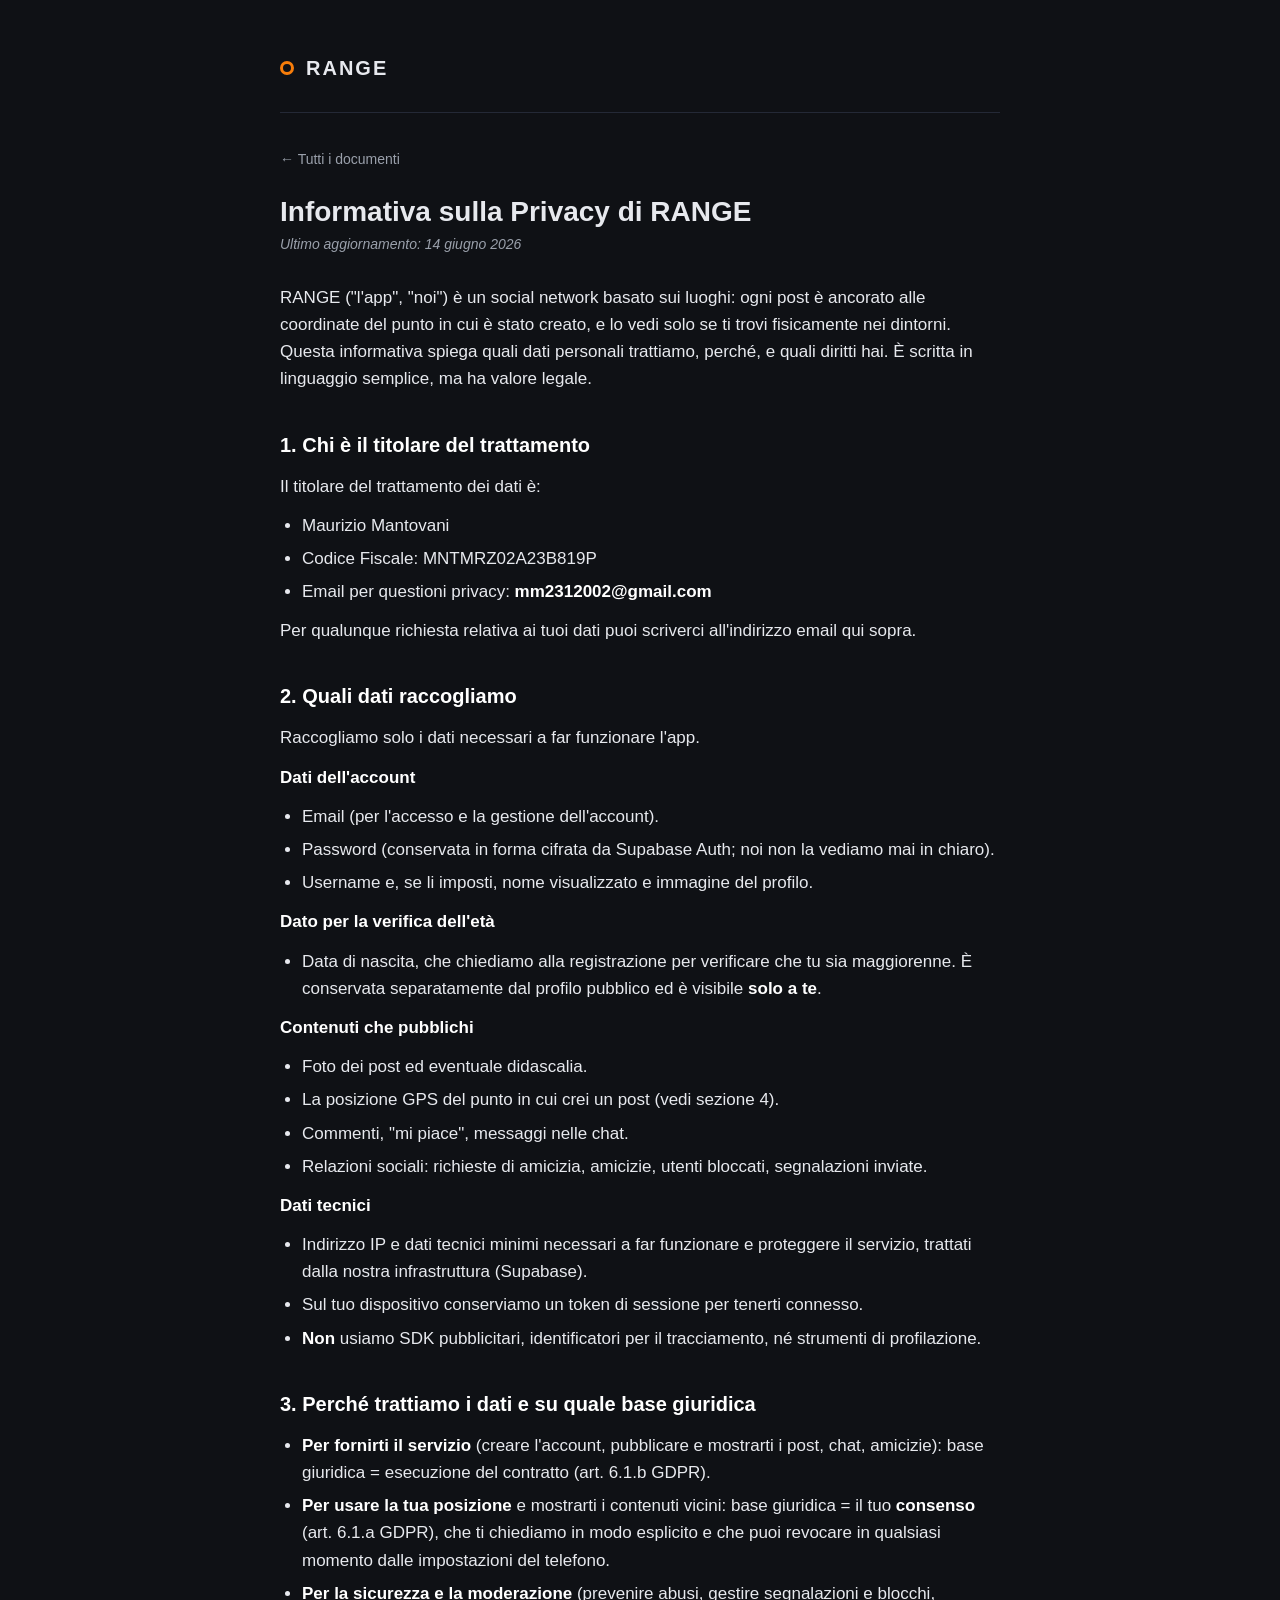
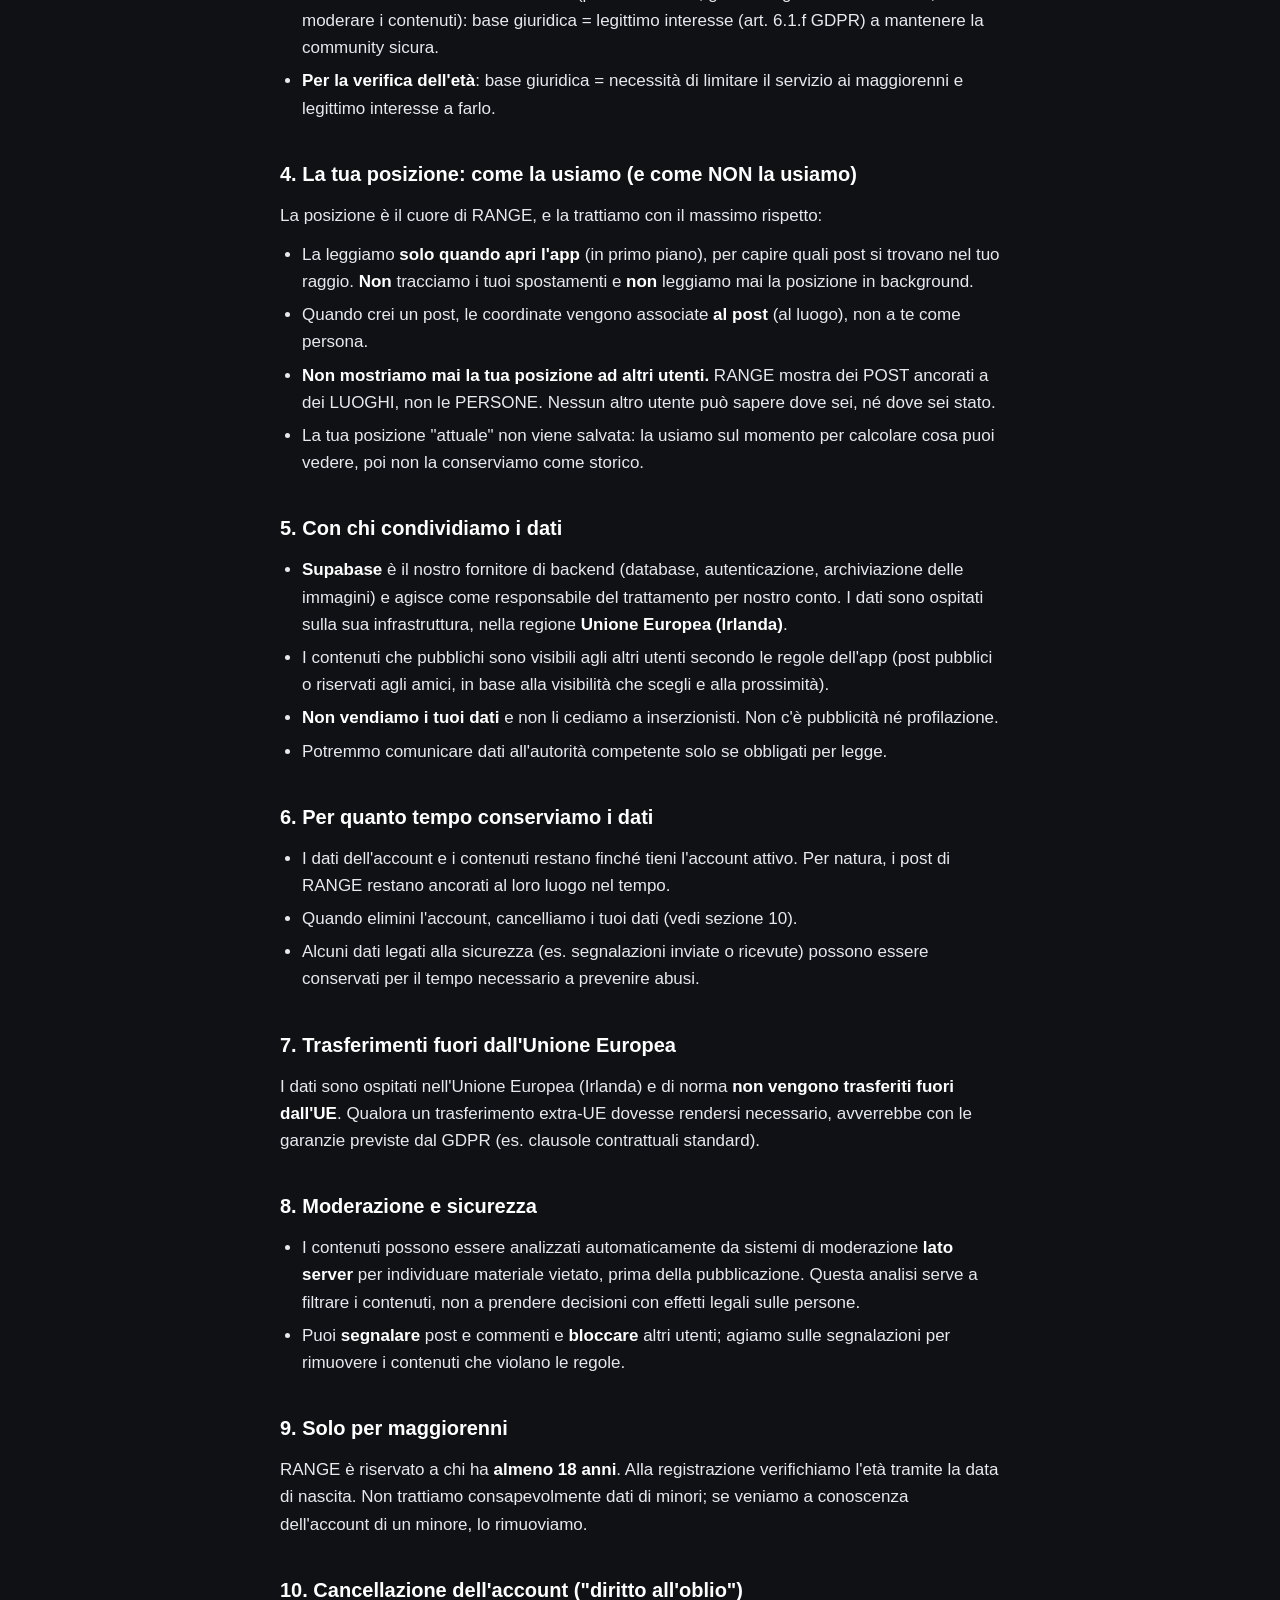
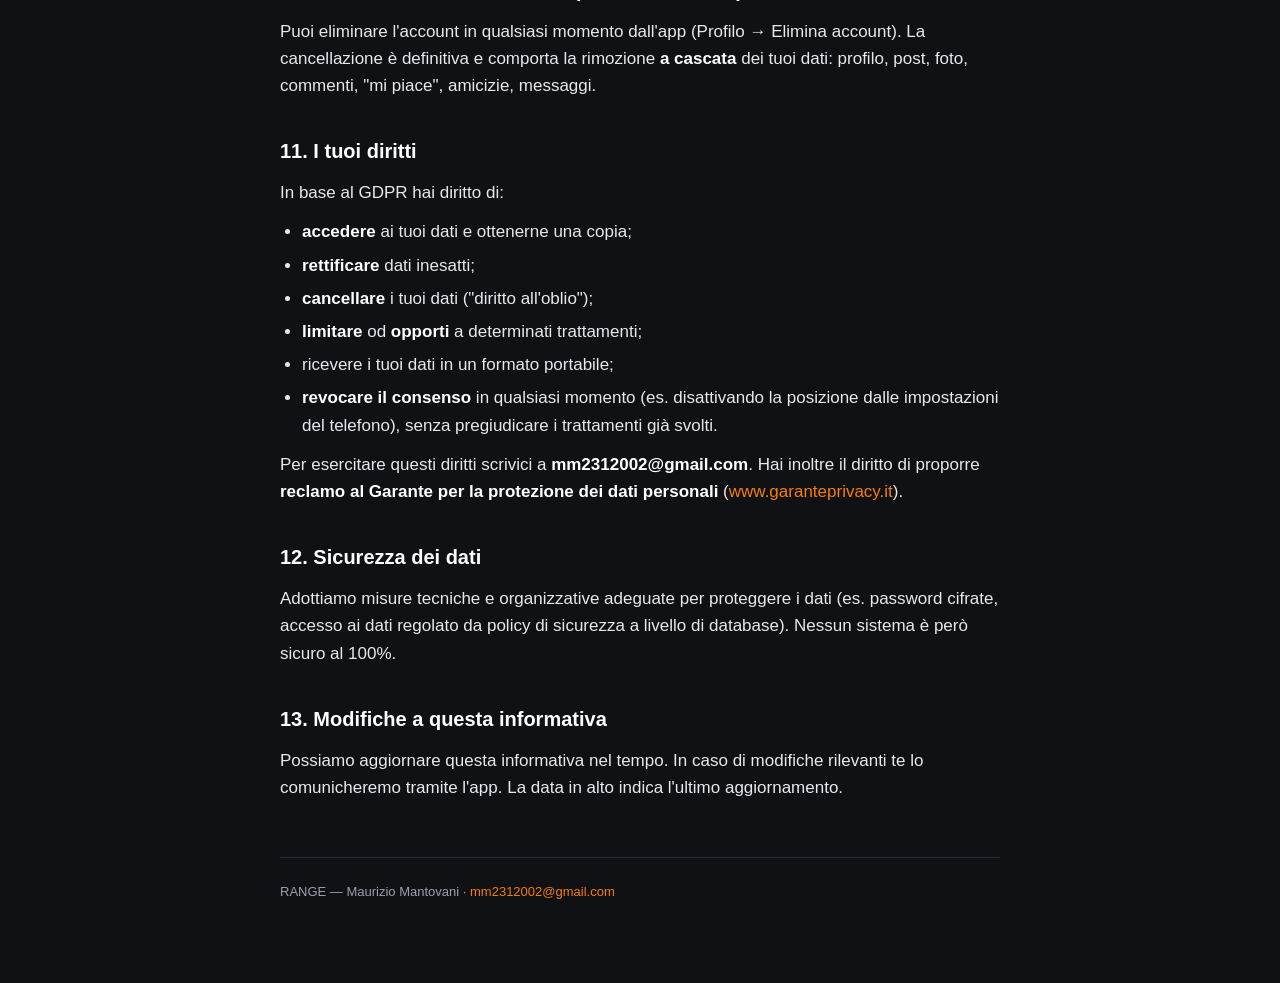
==== privacy-policy.html @ a4a566c9 "doc" ====
<!DOCTYPE html>
<html lang="it">
<head>
  <meta charset="utf-8" />
  <meta name="viewport" content="width=device-width, initial-scale=1" />
  <title>RANGE — Informativa sulla Privacy</title>
  <link rel="stylesheet" href="style.css" />
</head>
<body>
  <div class="wrap">
    <header class="brand">
      <span class="logo"></span>
      <h1>RANGE</h1>
    </header>

    <a class="back" href="index.html">← Tutti i documenti</a>

    <h1 class="title">Informativa sulla Privacy di RANGE</h1>
    <p class="updated">Ultimo aggiornamento: 14 giugno 2026</p>

    <p>RANGE ("l'app", "noi") è un social network basato sui luoghi: ogni post è ancorato alle coordinate del punto in cui è stato creato, e lo vedi solo se ti trovi fisicamente nei dintorni. Questa informativa spiega quali dati personali trattiamo, perché, e quali diritti hai. È scritta in linguaggio semplice, ma ha valore legale.</p>

    <h2>1. Chi è il titolare del trattamento</h2>
    <p>Il titolare del trattamento dei dati è:</p>
    <ul>
      <li>Maurizio Mantovani</li>
      <li>Codice Fiscale: MNTMRZ02A23B819P</li>
      <li>Email per questioni privacy: <strong>mm2312002@gmail.com</strong></li>
    </ul>
    <p>Per qualunque richiesta relativa ai tuoi dati puoi scriverci all'indirizzo email qui sopra.</p>

    <h2>2. Quali dati raccogliamo</h2>
    <p>Raccogliamo solo i dati necessari a far funzionare l'app.</p>
    <p><strong>Dati dell'account</strong></p>
    <ul>
      <li>Email (per l'accesso e la gestione dell'account).</li>
      <li>Password (conservata in forma cifrata da Supabase Auth; noi non la vediamo mai in chiaro).</li>
      <li>Username e, se li imposti, nome visualizzato e immagine del profilo.</li>
    </ul>
    <p><strong>Dato per la verifica dell'età</strong></p>
    <ul>
      <li>Data di nascita, che chiediamo alla registrazione per verificare che tu sia maggiorenne. È conservata separatamente dal profilo pubblico ed è visibile <strong>solo a te</strong>.</li>
    </ul>
    <p><strong>Contenuti che pubblichi</strong></p>
    <ul>
      <li>Foto dei post ed eventuale didascalia.</li>
      <li>La posizione GPS del punto in cui crei un post (vedi sezione 4).</li>
      <li>Commenti, "mi piace", messaggi nelle chat.</li>
      <li>Relazioni sociali: richieste di amicizia, amicizie, utenti bloccati, segnalazioni inviate.</li>
    </ul>
    <p><strong>Dati tecnici</strong></p>
    <ul>
      <li>Indirizzo IP e dati tecnici minimi necessari a far funzionare e proteggere il servizio, trattati dalla nostra infrastruttura (Supabase).</li>
      <li>Sul tuo dispositivo conserviamo un token di sessione per tenerti connesso.</li>
      <li><strong>Non</strong> usiamo SDK pubblicitari, identificatori per il tracciamento, né strumenti di profilazione.</li>
    </ul>

    <h2>3. Perché trattiamo i dati e su quale base giuridica</h2>
    <ul>
      <li><strong>Per fornirti il servizio</strong> (creare l'account, pubblicare e mostrarti i post, chat, amicizie): base giuridica = esecuzione del contratto (art. 6.1.b GDPR).</li>
      <li><strong>Per usare la tua posizione</strong> e mostrarti i contenuti vicini: base giuridica = il tuo <strong>consenso</strong> (art. 6.1.a GDPR), che ti chiediamo in modo esplicito e che puoi revocare in qualsiasi momento dalle impostazioni del telefono.</li>
      <li><strong>Per la sicurezza e la moderazione</strong> (prevenire abusi, gestire segnalazioni e blocchi, moderare i contenuti): base giuridica = legittimo interesse (art. 6.1.f GDPR) a mantenere la community sicura.</li>
      <li><strong>Per la verifica dell'età</strong>: base giuridica = necessità di limitare il servizio ai maggiorenni e legittimo interesse a farlo.</li>
    </ul>

    <h2>4. La tua posizione: come la usiamo (e come NON la usiamo)</h2>
    <p>La posizione è il cuore di RANGE, e la trattiamo con il massimo rispetto:</p>
    <ul>
      <li>La leggiamo <strong>solo quando apri l'app</strong> (in primo piano), per capire quali post si trovano nel tuo raggio. <strong>Non</strong> tracciamo i tuoi spostamenti e <strong>non</strong> leggiamo mai la posizione in background.</li>
      <li>Quando crei un post, le coordinate vengono associate <strong>al post</strong> (al luogo), non a te come persona.</li>
      <li><strong>Non mostriamo mai la tua posizione ad altri utenti.</strong> RANGE mostra dei POST ancorati a dei LUOGHI, non le PERSONE. Nessun altro utente può sapere dove sei, né dove sei stato.</li>
      <li>La tua posizione "attuale" non viene salvata: la usiamo sul momento per calcolare cosa puoi vedere, poi non la conserviamo come storico.</li>
    </ul>

    <h2>5. Con chi condividiamo i dati</h2>
    <ul>
      <li><strong>Supabase</strong> è il nostro fornitore di backend (database, autenticazione, archiviazione delle immagini) e agisce come responsabile del trattamento per nostro conto. I dati sono ospitati sulla sua infrastruttura, nella regione <strong>Unione Europea (Irlanda)</strong>.</li>
      <li>I contenuti che pubblichi sono visibili agli altri utenti secondo le regole dell'app (post pubblici o riservati agli amici, in base alla visibilità che scegli e alla prossimità).</li>
      <li><strong>Non vendiamo i tuoi dati</strong> e non li cediamo a inserzionisti. Non c'è pubblicità né profilazione.</li>
      <li>Potremmo comunicare dati all'autorità competente solo se obbligati per legge.</li>
    </ul>

    <h2>6. Per quanto tempo conserviamo i dati</h2>
    <ul>
      <li>I dati dell'account e i contenuti restano finché tieni l'account attivo. Per natura, i post di RANGE restano ancorati al loro luogo nel tempo.</li>
      <li>Quando elimini l'account, cancelliamo i tuoi dati (vedi sezione 10).</li>
      <li>Alcuni dati legati alla sicurezza (es. segnalazioni inviate o ricevute) possono essere conservati per il tempo necessario a prevenire abusi.</li>
    </ul>

    <h2>7. Trasferimenti fuori dall'Unione Europea</h2>
    <p>I dati sono ospitati nell'Unione Europea (Irlanda) e di norma <strong>non vengono trasferiti fuori dall'UE</strong>. Qualora un trasferimento extra-UE dovesse rendersi necessario, avverrebbe con le garanzie previste dal GDPR (es. clausole contrattuali standard).</p>

    <h2>8. Moderazione e sicurezza</h2>
    <ul>
      <li>I contenuti possono essere analizzati automaticamente da sistemi di moderazione <strong>lato server</strong> per individuare materiale vietato, prima della pubblicazione. Questa analisi serve a filtrare i contenuti, non a prendere decisioni con effetti legali sulle persone.</li>
      <li>Puoi <strong>segnalare</strong> post e commenti e <strong>bloccare</strong> altri utenti; agiamo sulle segnalazioni per rimuovere i contenuti che violano le regole.</li>
    </ul>

    <h2>9. Solo per maggiorenni</h2>
    <p>RANGE è riservato a chi ha <strong>almeno 18 anni</strong>. Alla registrazione verifichiamo l'età tramite la data di nascita. Non trattiamo consapevolmente dati di minori; se veniamo a conoscenza dell'account di un minore, lo rimuoviamo.</p>

    <h2>10. Cancellazione dell'account ("diritto all'oblio")</h2>
    <p>Puoi eliminare l'account in qualsiasi momento dall'app (Profilo → Elimina account). La cancellazione è definitiva e comporta la rimozione <strong>a cascata</strong> dei tuoi dati: profilo, post, foto, commenti, "mi piace", amicizie, messaggi.</p>

    <h2>11. I tuoi diritti</h2>
    <p>In base al GDPR hai diritto di:</p>
    <ul>
      <li><strong>accedere</strong> ai tuoi dati e ottenerne una copia;</li>
      <li><strong>rettificare</strong> dati inesatti;</li>
      <li><strong>cancellare</strong> i tuoi dati ("diritto all'oblio");</li>
      <li><strong>limitare</strong> od <strong>opporti</strong> a determinati trattamenti;</li>
      <li>ricevere i tuoi dati in un formato portabile;</li>
      <li><strong>revocare il consenso</strong> in qualsiasi momento (es. disattivando la posizione dalle impostazioni del telefono), senza pregiudicare i trattamenti già svolti.</li>
    </ul>
    <p>Per esercitare questi diritti scrivici a <strong>mm2312002@gmail.com</strong>. Hai inoltre il diritto di proporre <strong>reclamo al Garante per la protezione dei dati personali</strong> (<a href="https://www.garanteprivacy.it">www.garanteprivacy.it</a>).</p>

    <h2>12. Sicurezza dei dati</h2>
    <p>Adottiamo misure tecniche e organizzative adeguate per proteggere i dati (es. password cifrate, accesso ai dati regolato da policy di sicurezza a livello di database). Nessun sistema è però sicuro al 100%.</p>

    <h2>13. Modifiche a questa informativa</h2>
    <p>Possiamo aggiornare questa informativa nel tempo. In caso di modifiche rilevanti te lo comunicheremo tramite l'app. La data in alto indica l'ultimo aggiornamento.</p>

    <footer>
      RANGE — Maurizio Mantovani · <a href="mailto:mm2312002@gmail.com">mm2312002@gmail.com</a>
    </footer>
  </div>
</body>
</html>
---- style.css ----
:root {
  --bg: #0f1115;
  --card: #161922;
  --text: #e7e9ee;
  --muted: #9aa0ab;
  --accent: #f77d0a;
  --border: #242936;
}

* { box-sizing: border-box; }

html { -webkit-text-size-adjust: 100%; }

body {
  margin: 0;
  background: var(--bg);
  color: var(--text);
  font-family: -apple-system, BlinkMacSystemFont, "Segoe UI", Roboto, Helvetica, Arial, sans-serif;
  line-height: 1.6;
  font-size: 17px;
}

.wrap {
  max-width: 760px;
  margin: 0 auto;
  padding: 32px 20px 80px;
}

header.brand {
  display: flex;
  align-items: center;
  gap: 12px;
  padding: 20px 0 28px;
  border-bottom: 1px solid var(--border);
  margin-bottom: 32px;
}

.logo {
  width: 14px;
  height: 14px;
  border-radius: 50%;
  border: 3px solid var(--accent);
  flex: none;
}

.brand h1 {
  font-size: 20px;
  letter-spacing: 2px;
  margin: 0;
  font-weight: 700;
}

a { color: var(--accent); text-decoration: none; }
a:hover { text-decoration: underline; }

h1.title {
  font-size: 28px;
  margin: 0 0 4px;
  line-height: 1.25;
}

.updated {
  color: var(--muted);
  font-size: 14px;
  font-style: italic;
  margin: 0 0 28px;
}

h2 {
  font-size: 20px;
  margin: 36px 0 10px;
  color: #fff;
}

p { margin: 12px 0; }

ul { margin: 12px 0; padding-left: 22px; }
li { margin: 6px 0; }

strong { color: #fff; }

.back {
  display: inline-block;
  margin-bottom: 24px;
  font-size: 14px;
  color: var(--muted);
}

.cards { display: grid; gap: 16px; margin-top: 28px; }

.card {
  display: block;
  background: var(--card);
  border: 1px solid var(--border);
  border-radius: 14px;
  padding: 22px 24px;
  transition: border-color .15s ease;
}
.card:hover { border-color: var(--accent); text-decoration: none; }
.card h3 { margin: 0 0 6px; font-size: 18px; color: #fff; }
.card p { margin: 0; color: var(--muted); font-size: 15px; }

footer {
  margin-top: 56px;
  padding-top: 24px;
  border-top: 1px solid var(--border);
  color: var(--muted);
  font-size: 13px;
}
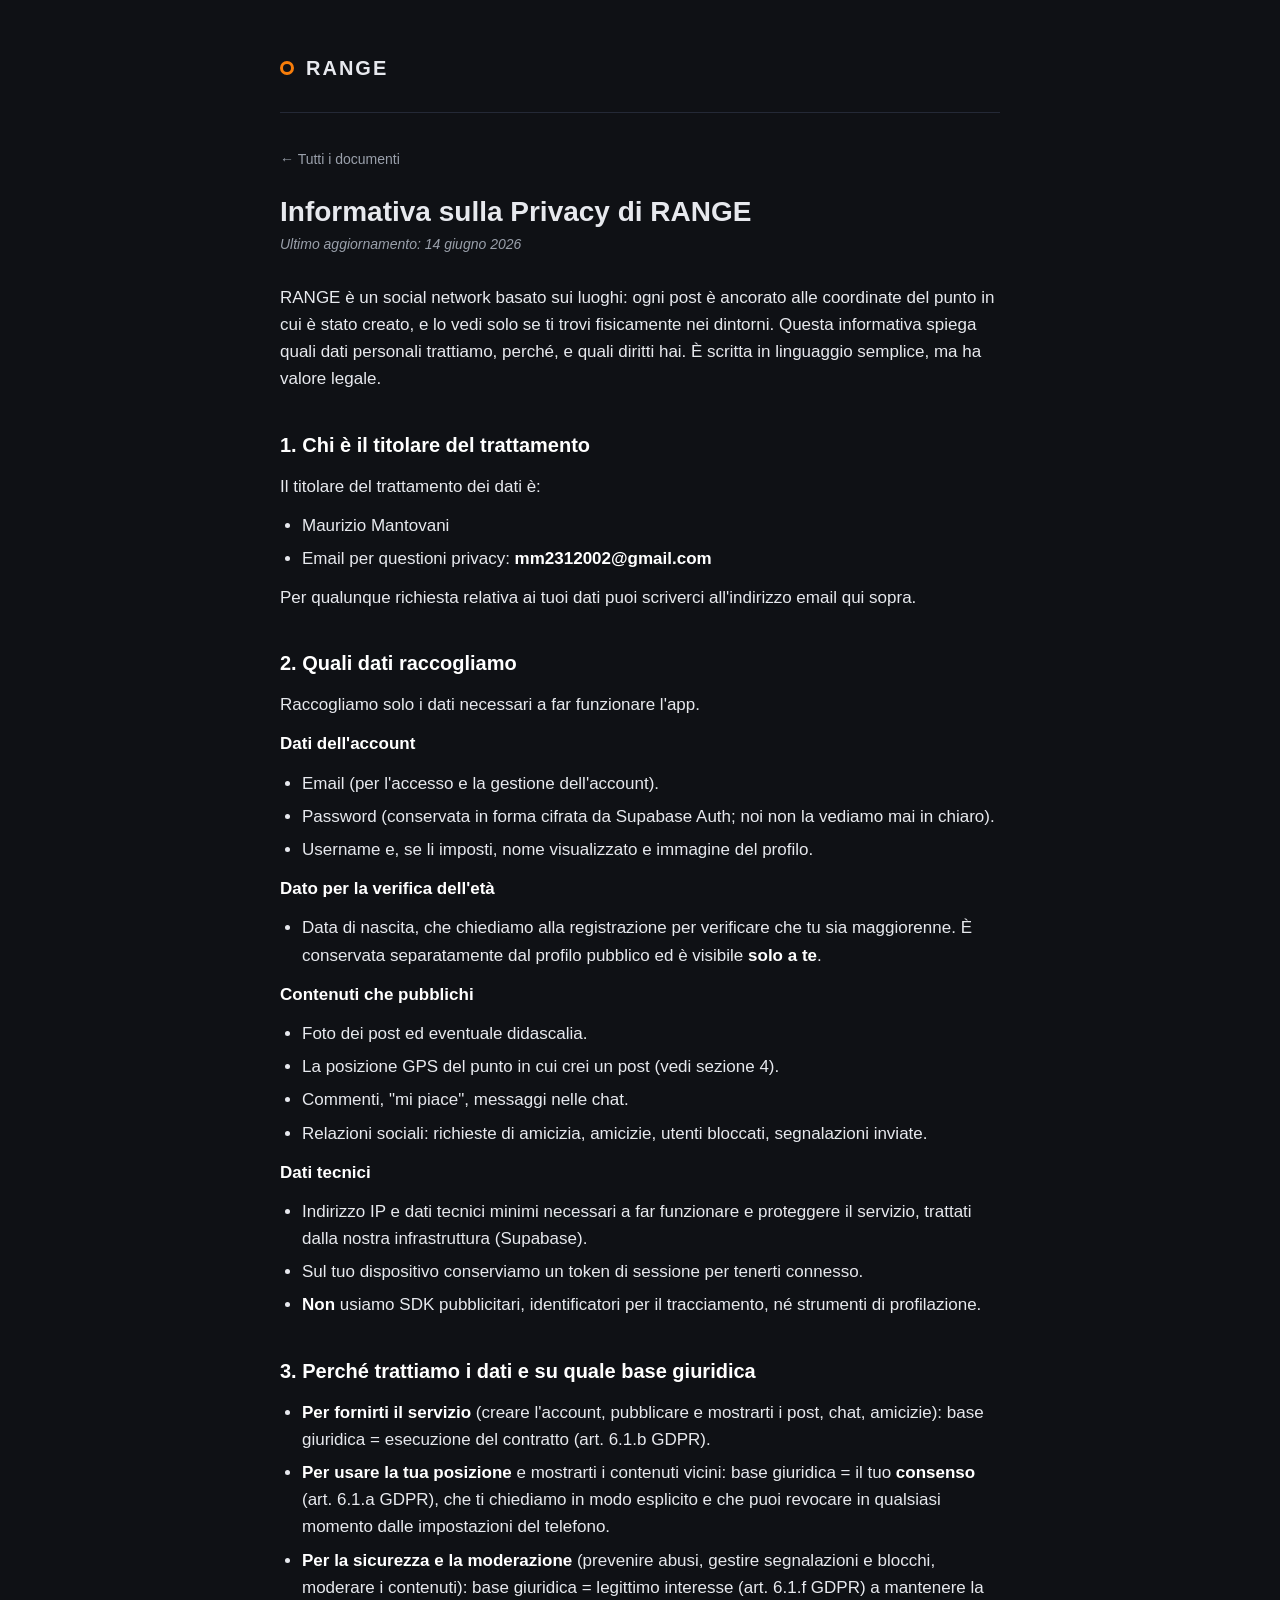
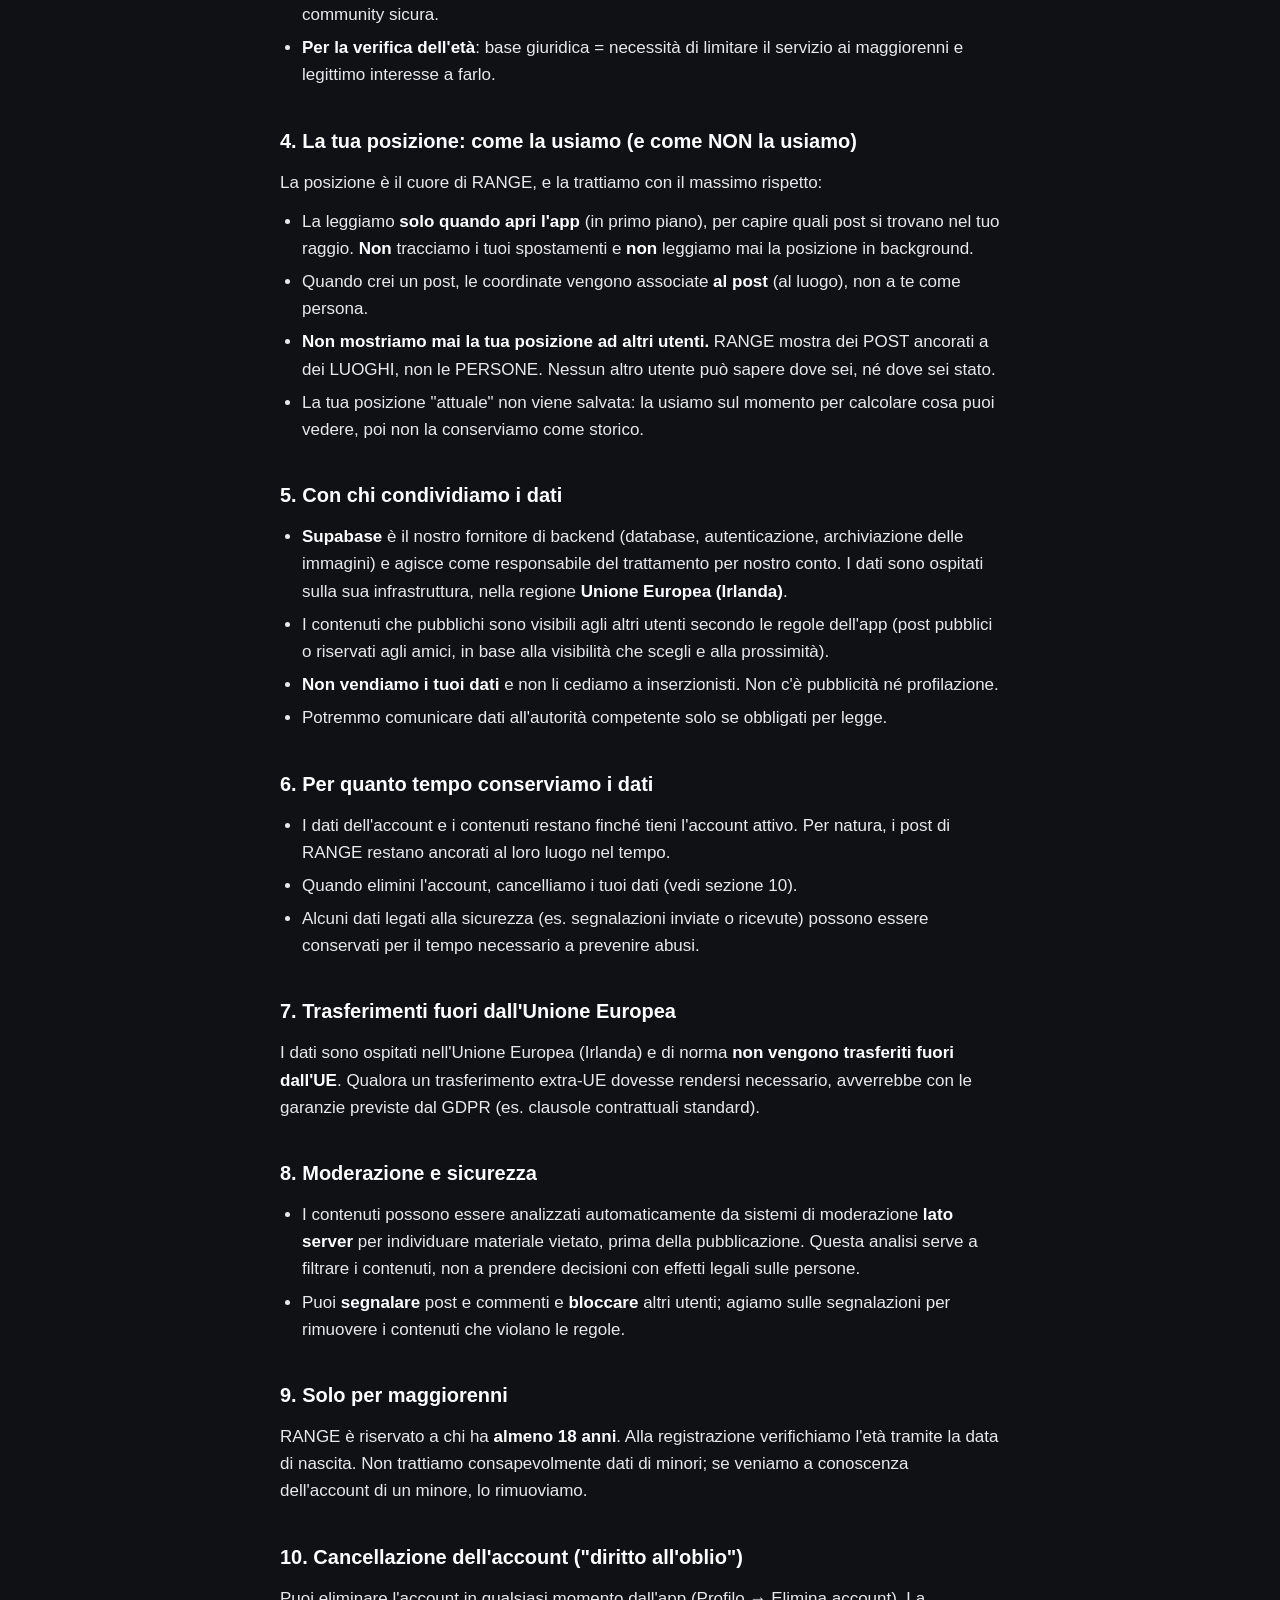
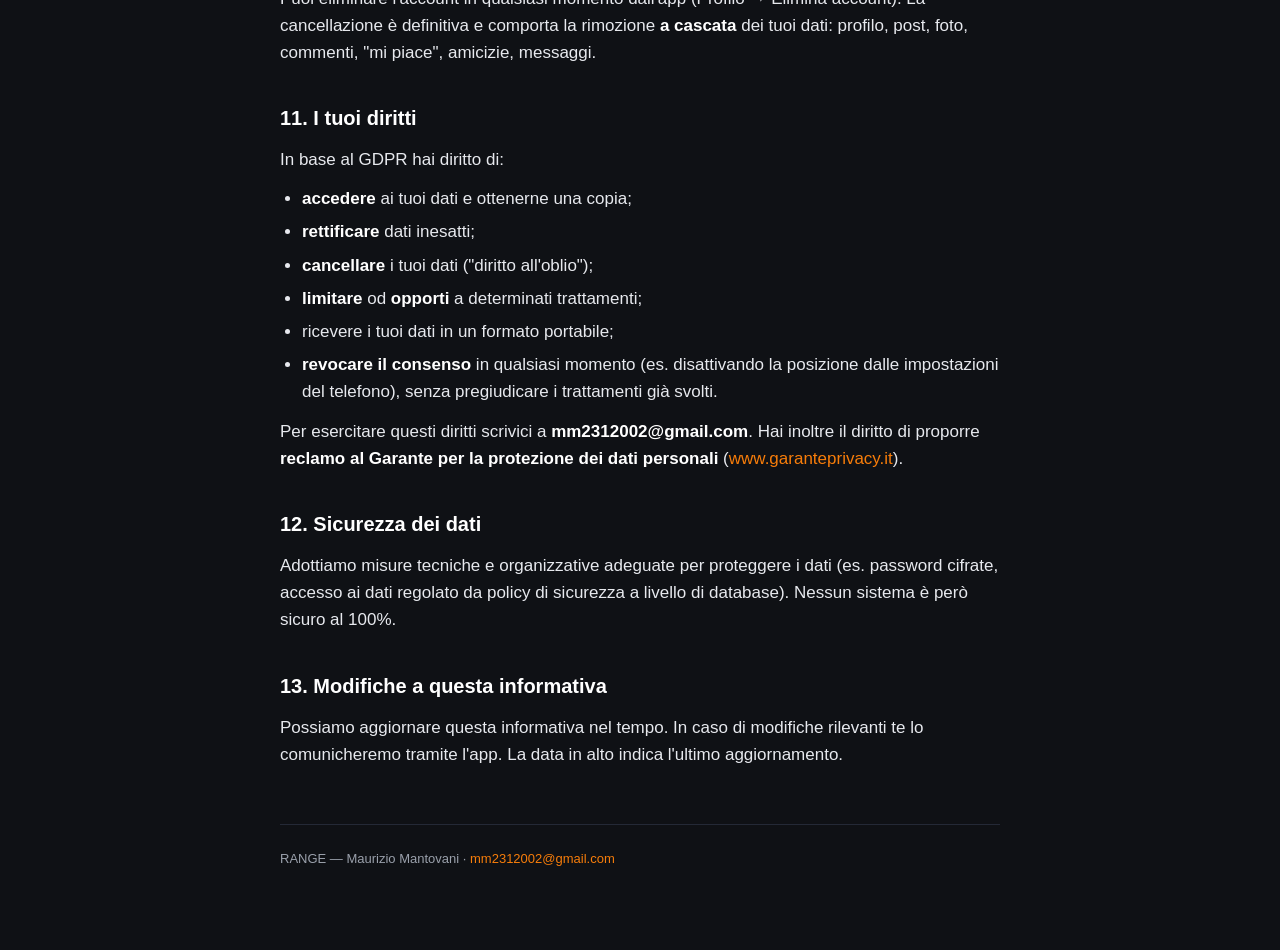
==== commit 3c2fec27: "Rimuovi codice fiscale dai documenti legali" ====
--- a/privacy-policy.html
+++ b/privacy-policy.html
@@ -18,13 +18,12 @@
     <h1 class="title">Informativa sulla Privacy di RANGE</h1>
     <p class="updated">Ultimo aggiornamento: 14 giugno 2026</p>
 
-    <p>RANGE ("l'app", "noi") è un social network basato sui luoghi: ogni post è ancorato alle coordinate del punto in cui è stato creato, e lo vedi solo se ti trovi fisicamente nei dintorni. Questa informativa spiega quali dati personali trattiamo, perché, e quali diritti hai. È scritta in linguaggio semplice, ma ha valore legale.</p>
+    <p>RANGE è un social network basato sui luoghi: ogni post è ancorato alle coordinate del punto in cui è stato creato, e lo vedi solo se ti trovi fisicamente nei dintorni. Questa informativa spiega quali dati personali trattiamo, perché, e quali diritti hai. È scritta in linguaggio semplice, ma ha valore legale.</p>
 
     <h2>1. Chi è il titolare del trattamento</h2>
     <p>Il titolare del trattamento dei dati è:</p>
     <ul>
       <li>Maurizio Mantovani</li>
-      <li>Codice Fiscale: MNTMRZ02A23B819P</li>
       <li>Email per questioni privacy: <strong>mm2312002@gmail.com</strong></li>
     </ul>
     <p>Per qualunque richiesta relativa ai tuoi dati puoi scriverci all'indirizzo email qui sopra.</p>
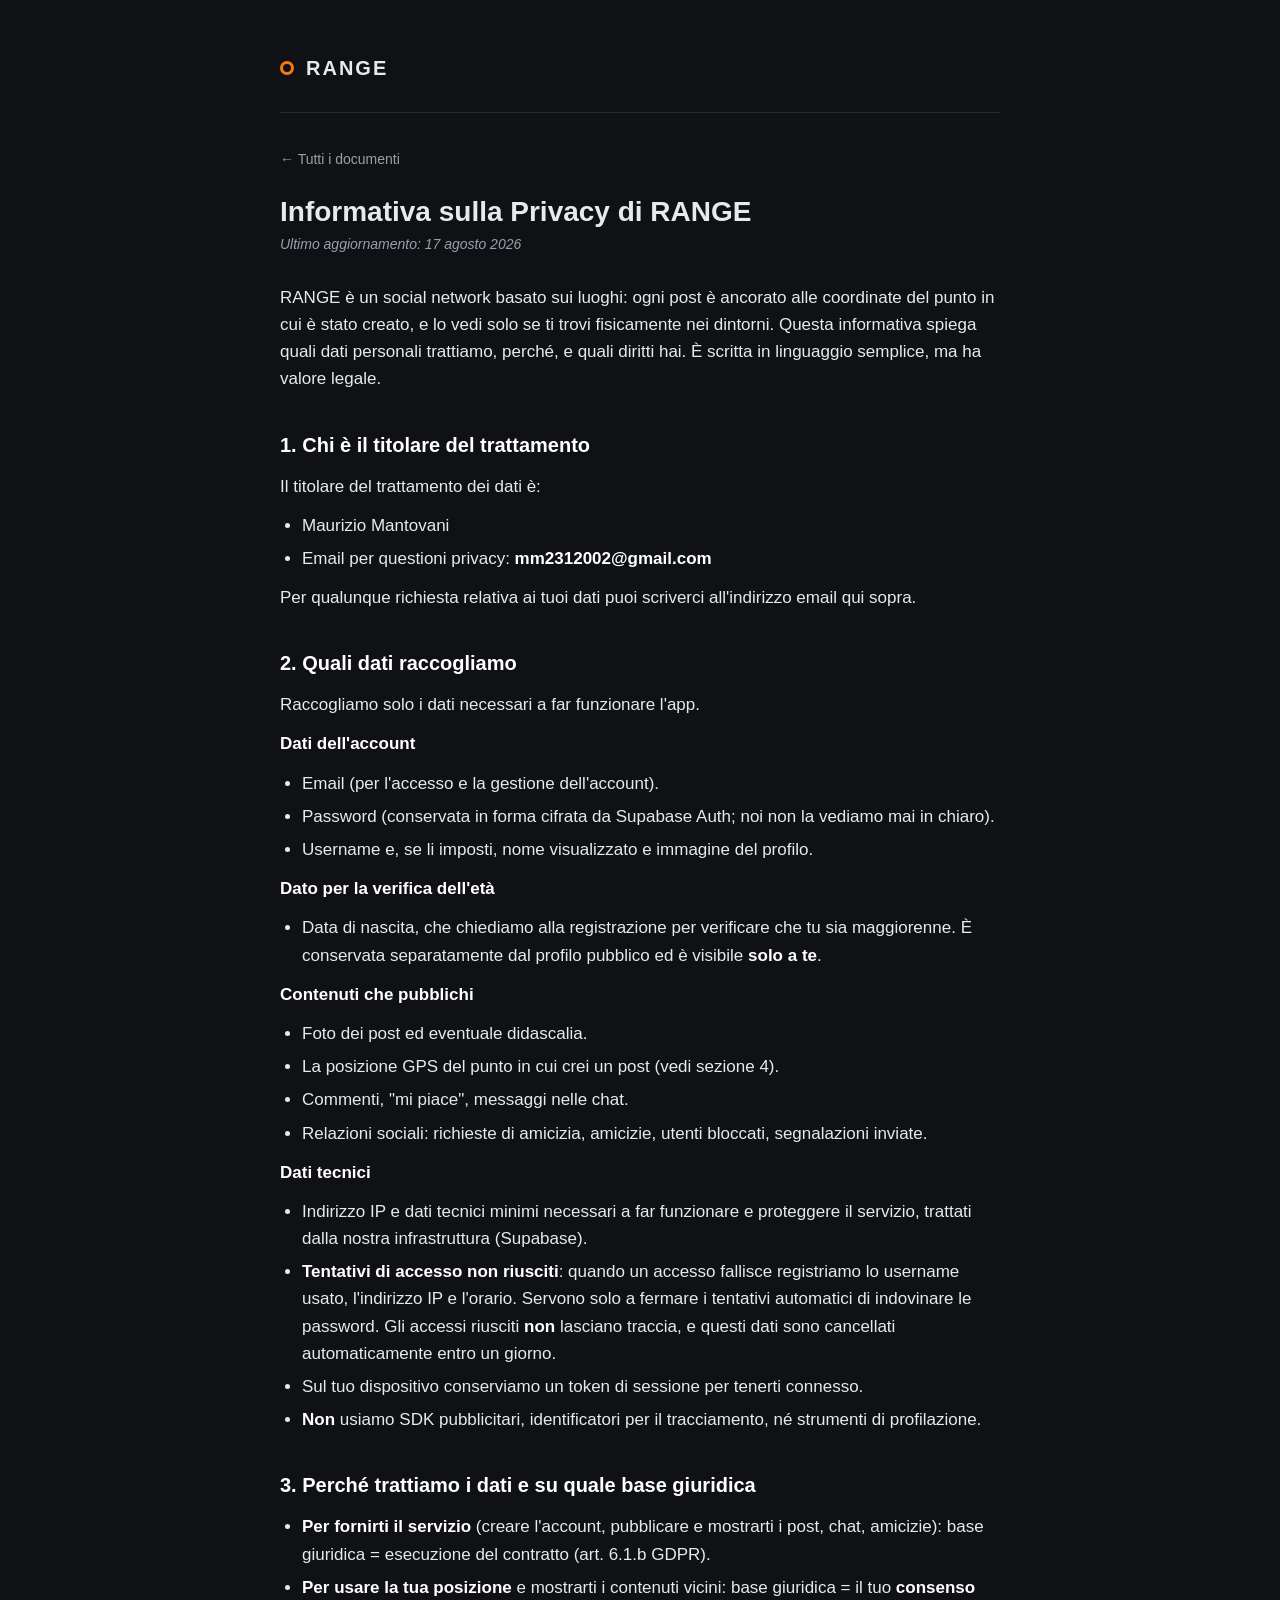
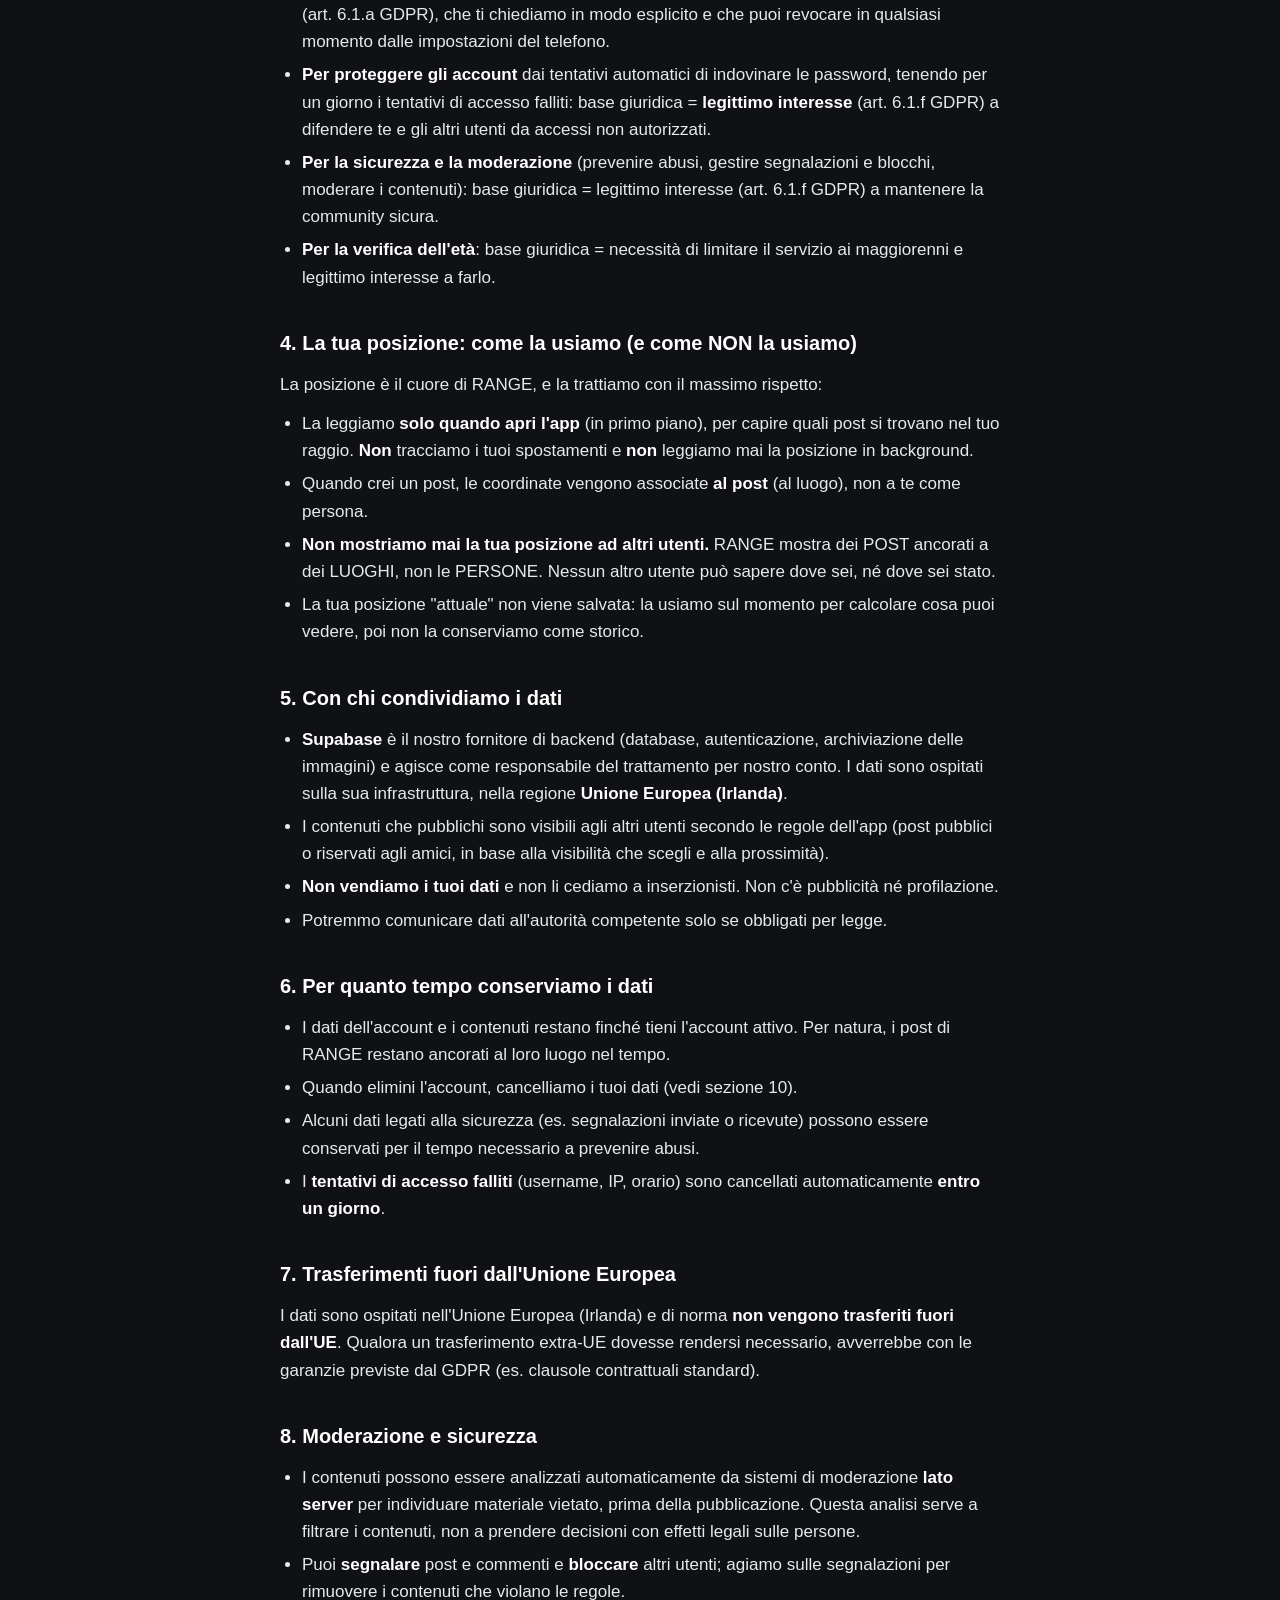
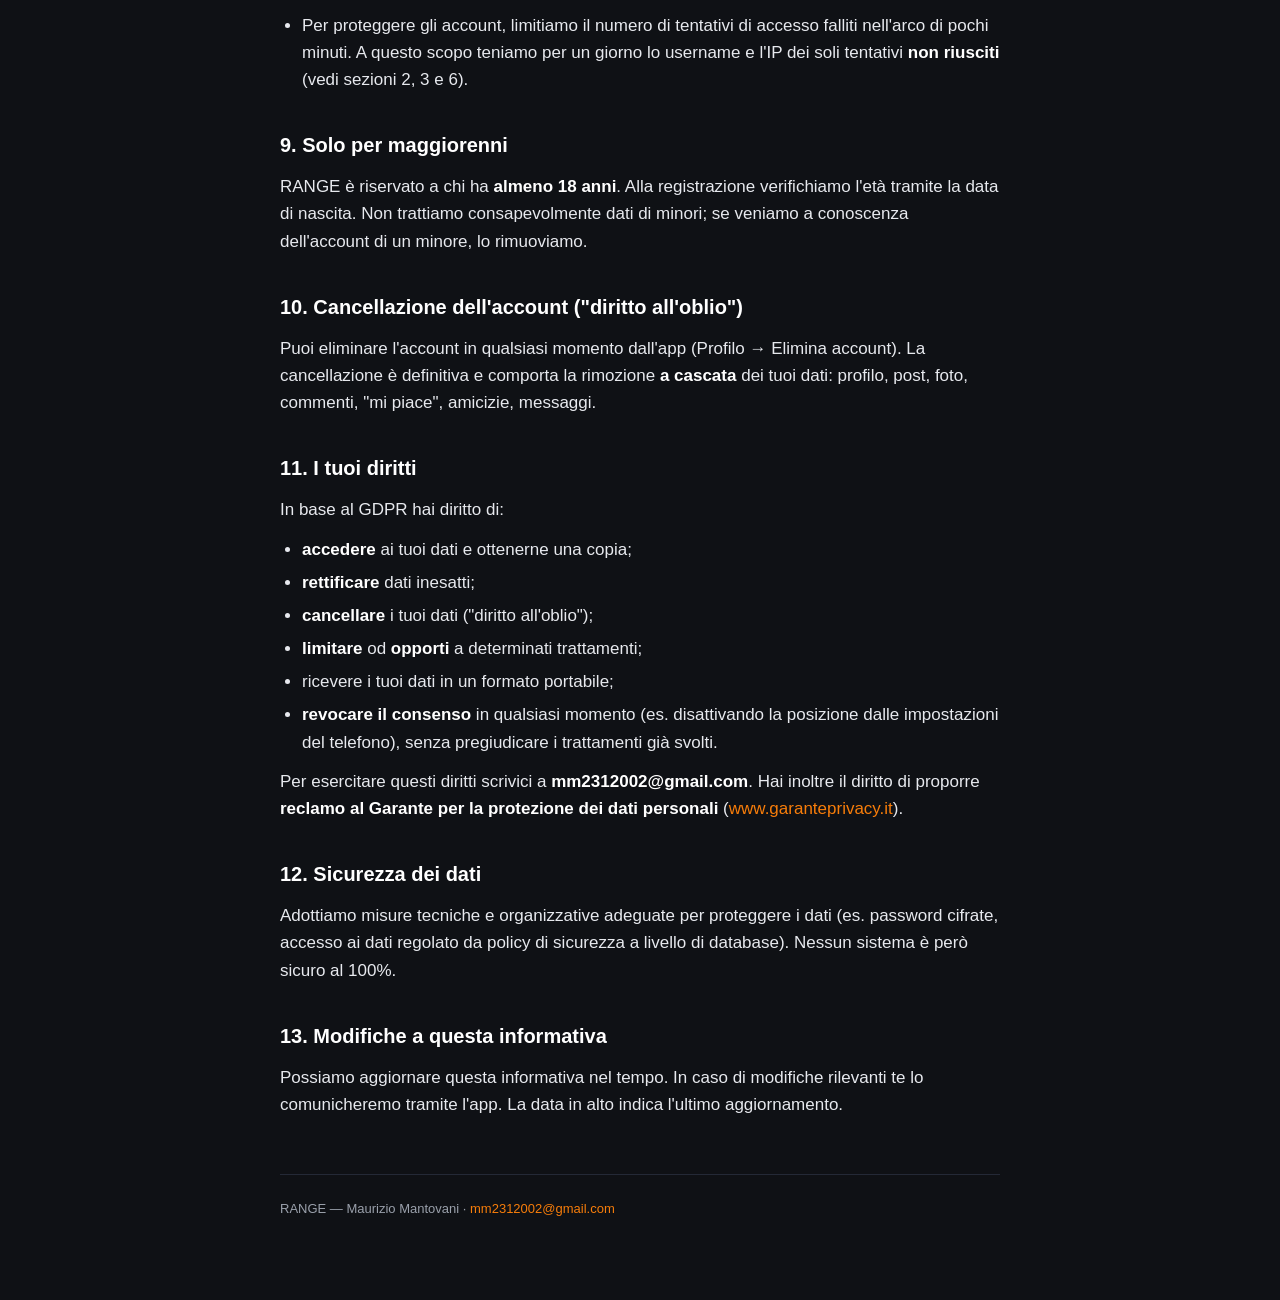
==== commit f8ba6f21: "Privacy: dichiarati i log dei tentativi di accesso falliti" ====
--- a/privacy-policy.html
+++ b/privacy-policy.html
@@ -16,7 +16,7 @@
     <a class="back" href="index.html">← Tutti i documenti</a>
 
     <h1 class="title">Informativa sulla Privacy di RANGE</h1>
-    <p class="updated">Ultimo aggiornamento: 14 giugno 2026</p>
+    <p class="updated">Ultimo aggiornamento: 17 agosto 2026</p>
 
     <p>RANGE è un social network basato sui luoghi: ogni post è ancorato alle coordinate del punto in cui è stato creato, e lo vedi solo se ti trovi fisicamente nei dintorni. Questa informativa spiega quali dati personali trattiamo, perché, e quali diritti hai. È scritta in linguaggio semplice, ma ha valore legale.</p>
 
@@ -50,6 +50,7 @@
     <p><strong>Dati tecnici</strong></p>
     <ul>
       <li>Indirizzo IP e dati tecnici minimi necessari a far funzionare e proteggere il servizio, trattati dalla nostra infrastruttura (Supabase).</li>
+      <li><strong>Tentativi di accesso non riusciti</strong>: quando un accesso fallisce registriamo lo username usato, l'indirizzo IP e l'orario. Servono solo a fermare i tentativi automatici di indovinare le password. Gli accessi riusciti <strong>non</strong> lasciano traccia, e questi dati sono cancellati automaticamente entro un giorno.</li>
       <li>Sul tuo dispositivo conserviamo un token di sessione per tenerti connesso.</li>
       <li><strong>Non</strong> usiamo SDK pubblicitari, identificatori per il tracciamento, né strumenti di profilazione.</li>
     </ul>
@@ -58,6 +59,7 @@
     <ul>
       <li><strong>Per fornirti il servizio</strong> (creare l'account, pubblicare e mostrarti i post, chat, amicizie): base giuridica = esecuzione del contratto (art. 6.1.b GDPR).</li>
       <li><strong>Per usare la tua posizione</strong> e mostrarti i contenuti vicini: base giuridica = il tuo <strong>consenso</strong> (art. 6.1.a GDPR), che ti chiediamo in modo esplicito e che puoi revocare in qualsiasi momento dalle impostazioni del telefono.</li>
+      <li><strong>Per proteggere gli account</strong> dai tentativi automatici di indovinare le password, tenendo per un giorno i tentativi di accesso falliti: base giuridica = <strong>legittimo interesse</strong> (art. 6.1.f GDPR) a difendere te e gli altri utenti da accessi non autorizzati.</li>
       <li><strong>Per la sicurezza e la moderazione</strong> (prevenire abusi, gestire segnalazioni e blocchi, moderare i contenuti): base giuridica = legittimo interesse (art. 6.1.f GDPR) a mantenere la community sicura.</li>
       <li><strong>Per la verifica dell'età</strong>: base giuridica = necessità di limitare il servizio ai maggiorenni e legittimo interesse a farlo.</li>
     </ul>
@@ -84,6 +86,7 @@
       <li>I dati dell'account e i contenuti restano finché tieni l'account attivo. Per natura, i post di RANGE restano ancorati al loro luogo nel tempo.</li>
       <li>Quando elimini l'account, cancelliamo i tuoi dati (vedi sezione 10).</li>
       <li>Alcuni dati legati alla sicurezza (es. segnalazioni inviate o ricevute) possono essere conservati per il tempo necessario a prevenire abusi.</li>
+      <li>I <strong>tentativi di accesso falliti</strong> (username, IP, orario) sono cancellati automaticamente <strong>entro un giorno</strong>.</li>
     </ul>
 
     <h2>7. Trasferimenti fuori dall'Unione Europea</h2>
@@ -93,6 +96,7 @@
     <ul>
       <li>I contenuti possono essere analizzati automaticamente da sistemi di moderazione <strong>lato server</strong> per individuare materiale vietato, prima della pubblicazione. Questa analisi serve a filtrare i contenuti, non a prendere decisioni con effetti legali sulle persone.</li>
       <li>Puoi <strong>segnalare</strong> post e commenti e <strong>bloccare</strong> altri utenti; agiamo sulle segnalazioni per rimuovere i contenuti che violano le regole.</li>
+      <li>Per proteggere gli account, limitiamo il numero di tentativi di accesso falliti nell'arco di pochi minuti. A questo scopo teniamo per un giorno lo username e l'IP dei soli tentativi <strong>non riusciti</strong> (vedi sezioni 2, 3 e 6).</li>
     </ul>
 
     <h2>9. Solo per maggiorenni</h2>
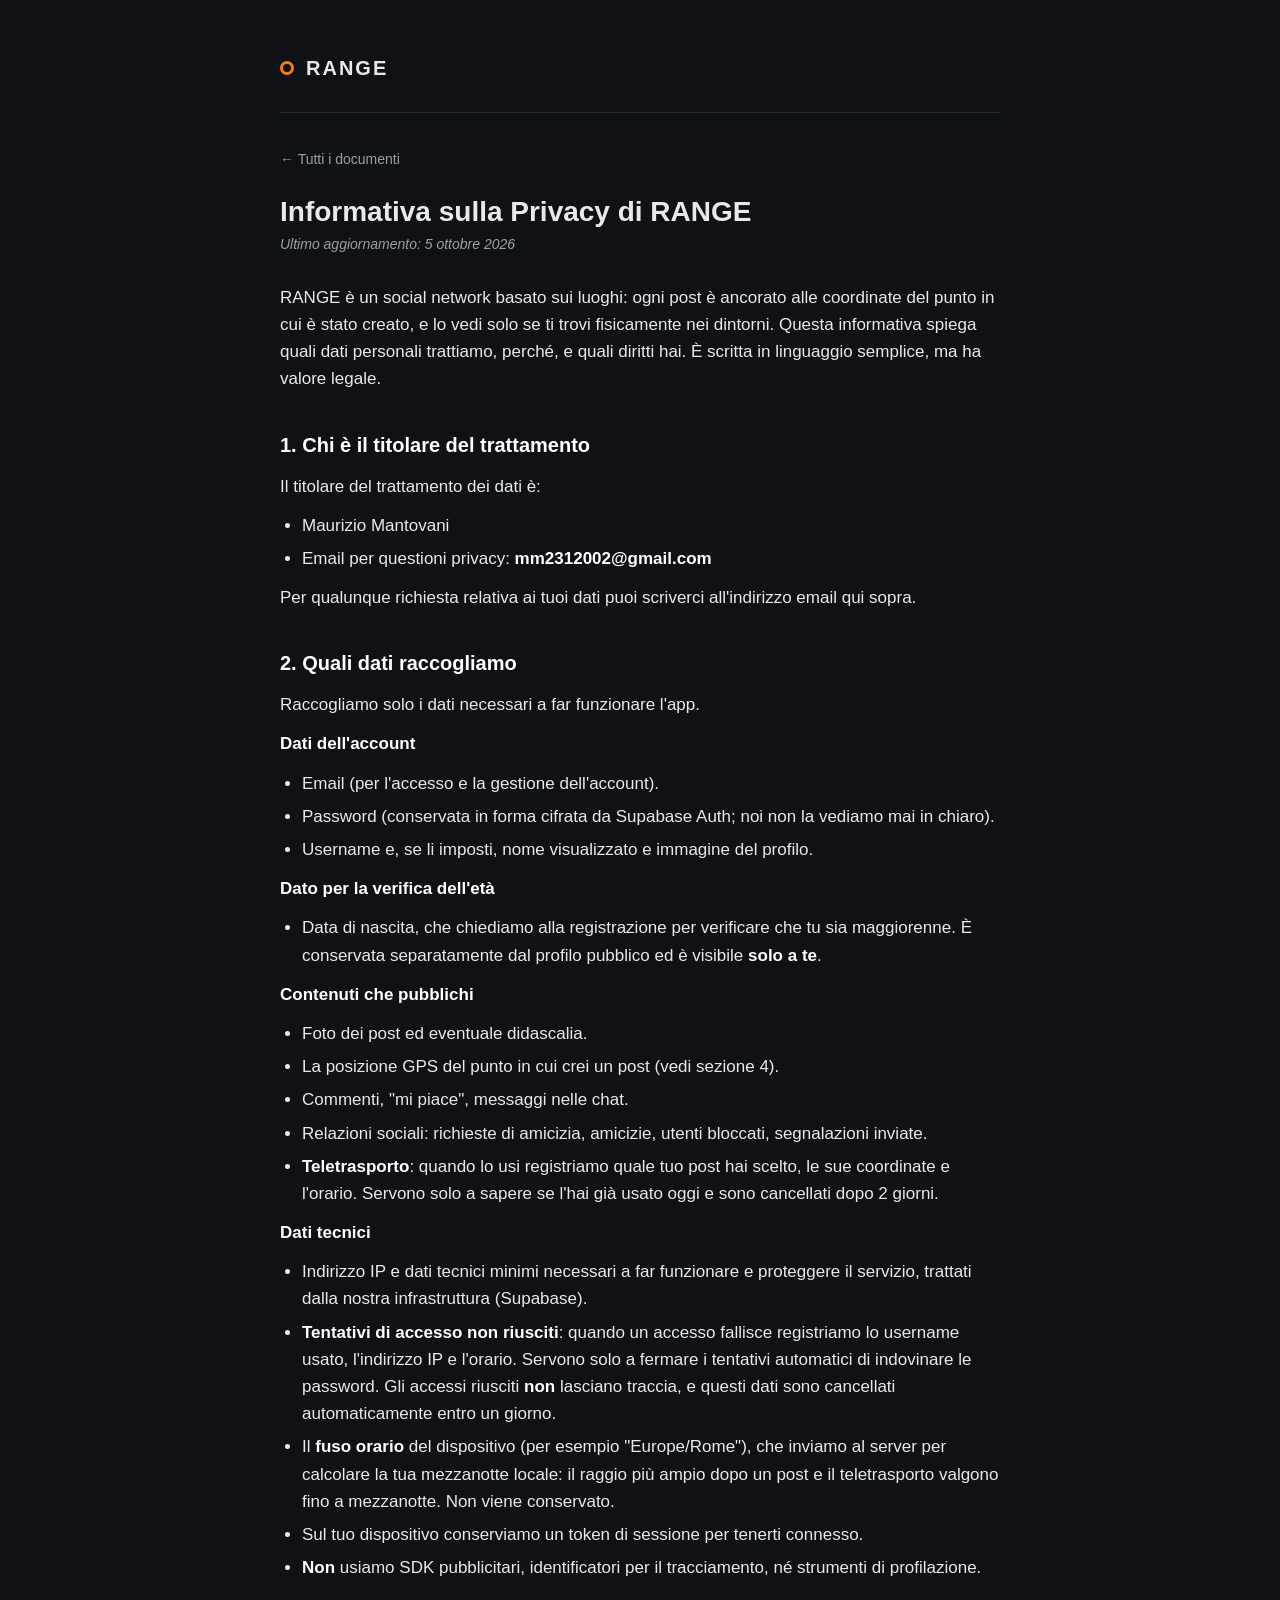
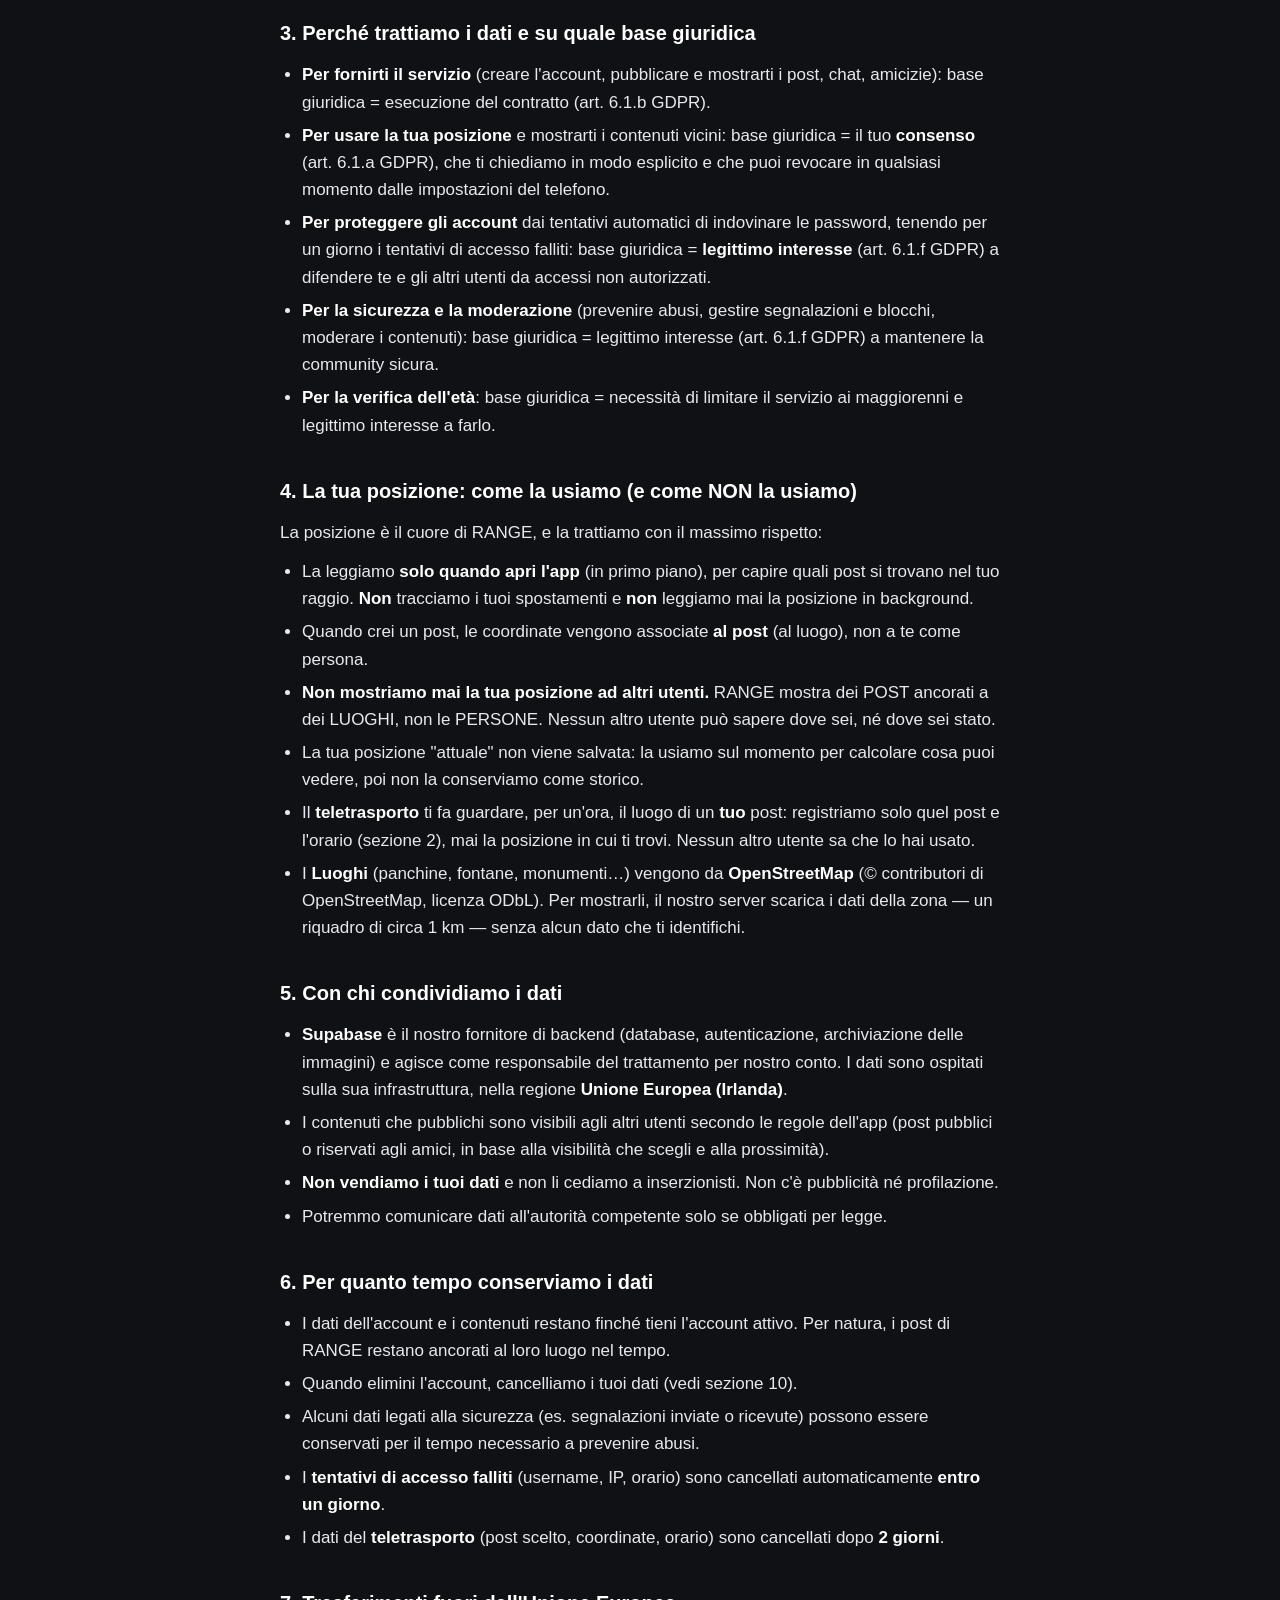
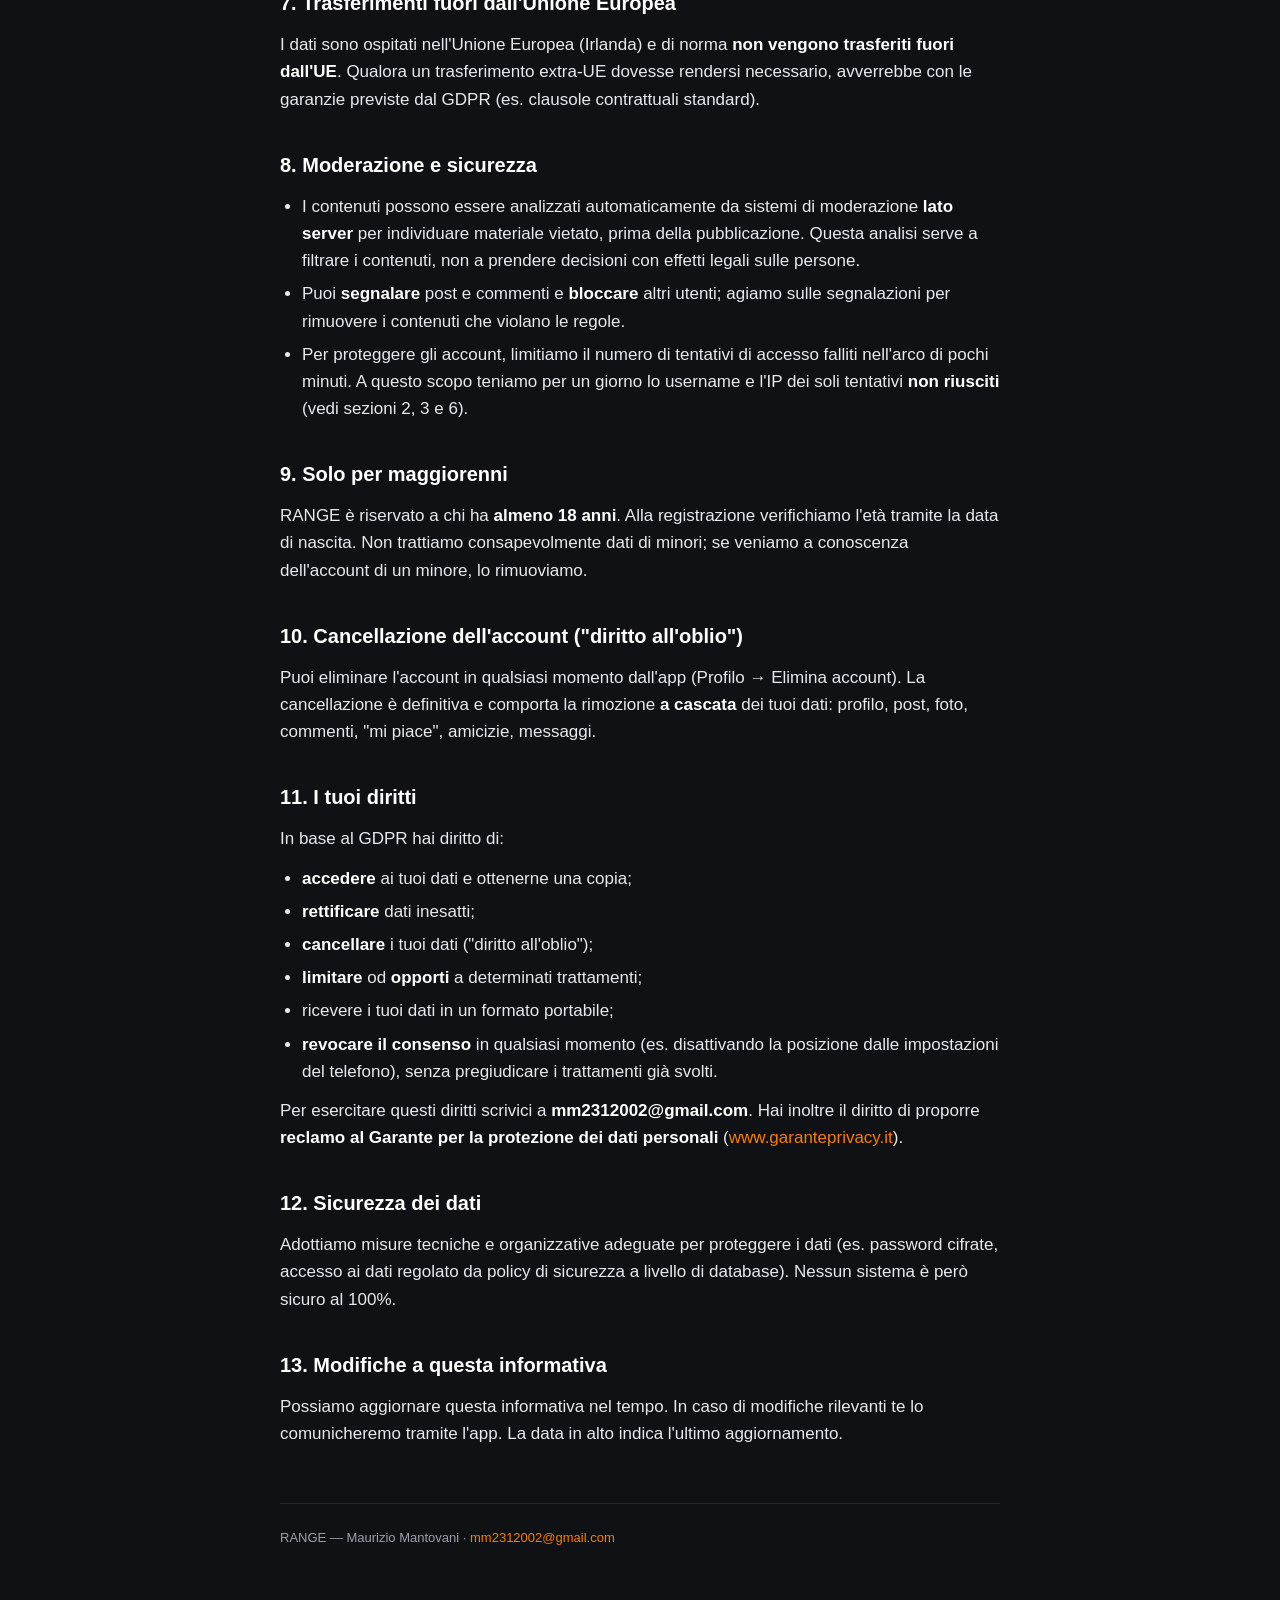
==== commit 6c79744c: "Privacy policy: teletrasporto, fuso orario, Luoghi OpenStreetMap" ====
--- a/privacy-policy.html
+++ b/privacy-policy.html
@@ -16,7 +16,7 @@
     <a class="back" href="index.html">← Tutti i documenti</a>
 
     <h1 class="title">Informativa sulla Privacy di RANGE</h1>
-    <p class="updated">Ultimo aggiornamento: 17 agosto 2026</p>
+    <p class="updated">Ultimo aggiornamento: 5 ottobre 2026</p>
 
     <p>RANGE è un social network basato sui luoghi: ogni post è ancorato alle coordinate del punto in cui è stato creato, e lo vedi solo se ti trovi fisicamente nei dintorni. Questa informativa spiega quali dati personali trattiamo, perché, e quali diritti hai. È scritta in linguaggio semplice, ma ha valore legale.</p>
 
@@ -46,11 +46,13 @@
       <li>La posizione GPS del punto in cui crei un post (vedi sezione 4).</li>
       <li>Commenti, "mi piace", messaggi nelle chat.</li>
       <li>Relazioni sociali: richieste di amicizia, amicizie, utenti bloccati, segnalazioni inviate.</li>
+      <li><strong>Teletrasporto</strong>: quando lo usi registriamo quale tuo post hai scelto, le sue coordinate e l'orario. Servono solo a sapere se l'hai già usato oggi e sono cancellati dopo 2 giorni.</li>
     </ul>
     <p><strong>Dati tecnici</strong></p>
     <ul>
       <li>Indirizzo IP e dati tecnici minimi necessari a far funzionare e proteggere il servizio, trattati dalla nostra infrastruttura (Supabase).</li>
       <li><strong>Tentativi di accesso non riusciti</strong>: quando un accesso fallisce registriamo lo username usato, l'indirizzo IP e l'orario. Servono solo a fermare i tentativi automatici di indovinare le password. Gli accessi riusciti <strong>non</strong> lasciano traccia, e questi dati sono cancellati automaticamente entro un giorno.</li>
+      <li>Il <strong>fuso orario</strong> del dispositivo (per esempio "Europe/Rome"), che inviamo al server per calcolare la tua mezzanotte locale: il raggio più ampio dopo un post e il teletrasporto valgono fino a mezzanotte. Non viene conservato.</li>
       <li>Sul tuo dispositivo conserviamo un token di sessione per tenerti connesso.</li>
       <li><strong>Non</strong> usiamo SDK pubblicitari, identificatori per il tracciamento, né strumenti di profilazione.</li>
     </ul>
@@ -71,6 +73,8 @@
       <li>Quando crei un post, le coordinate vengono associate <strong>al post</strong> (al luogo), non a te come persona.</li>
       <li><strong>Non mostriamo mai la tua posizione ad altri utenti.</strong> RANGE mostra dei POST ancorati a dei LUOGHI, non le PERSONE. Nessun altro utente può sapere dove sei, né dove sei stato.</li>
       <li>La tua posizione "attuale" non viene salvata: la usiamo sul momento per calcolare cosa puoi vedere, poi non la conserviamo come storico.</li>
+      <li>Il <strong>teletrasporto</strong> ti fa guardare, per un'ora, il luogo di un <strong>tuo</strong> post: registriamo solo quel post e l'orario (sezione 2), mai la posizione in cui ti trovi. Nessun altro utente sa che lo hai usato.</li>
+      <li>I <strong>Luoghi</strong> (panchine, fontane, monumenti…) vengono da <strong>OpenStreetMap</strong> (© contributori di OpenStreetMap, licenza ODbL). Per mostrarli, il nostro server scarica i dati della zona — un riquadro di circa 1 km — senza alcun dato che ti identifichi.</li>
     </ul>
 
     <h2>5. Con chi condividiamo i dati</h2>
@@ -87,6 +91,7 @@
       <li>Quando elimini l'account, cancelliamo i tuoi dati (vedi sezione 10).</li>
       <li>Alcuni dati legati alla sicurezza (es. segnalazioni inviate o ricevute) possono essere conservati per il tempo necessario a prevenire abusi.</li>
       <li>I <strong>tentativi di accesso falliti</strong> (username, IP, orario) sono cancellati automaticamente <strong>entro un giorno</strong>.</li>
+      <li>I dati del <strong>teletrasporto</strong> (post scelto, coordinate, orario) sono cancellati dopo <strong>2 giorni</strong>.</li>
     </ul>
 
     <h2>7. Trasferimenti fuori dall'Unione Europea</h2>
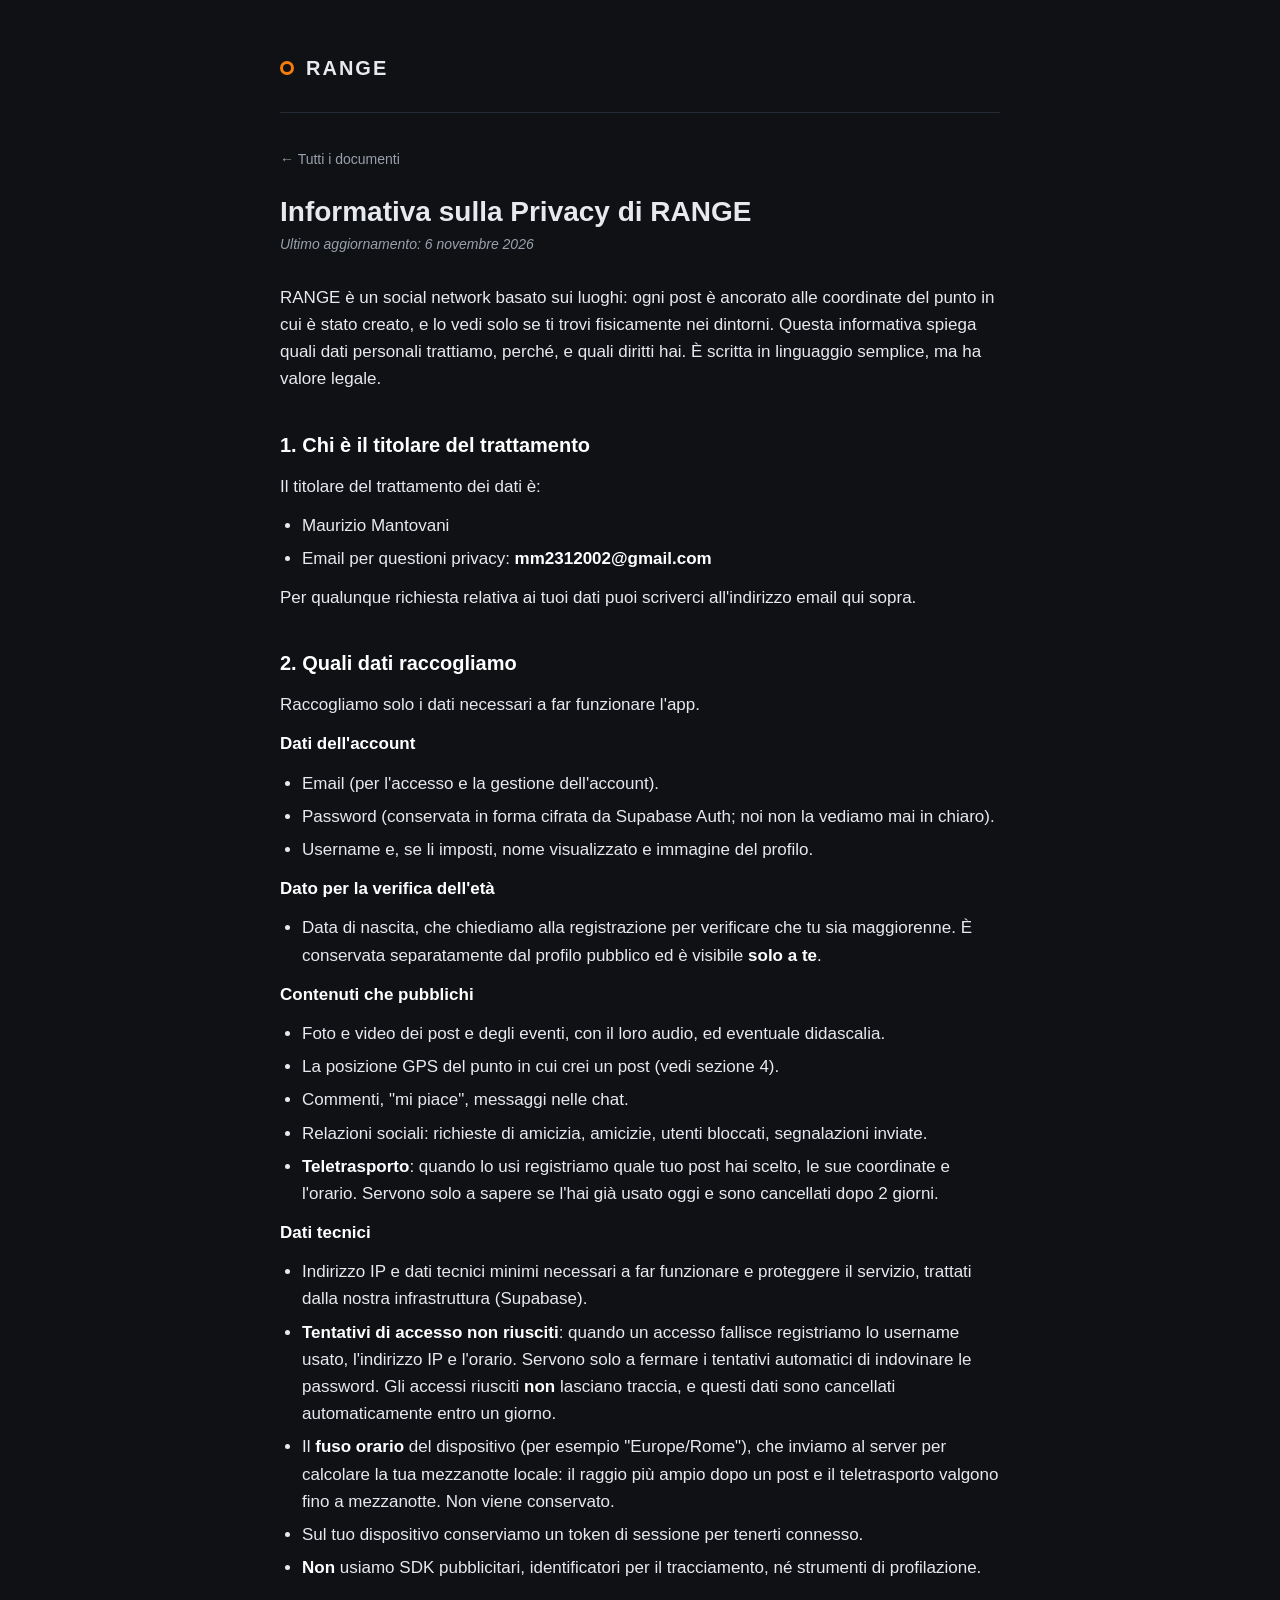
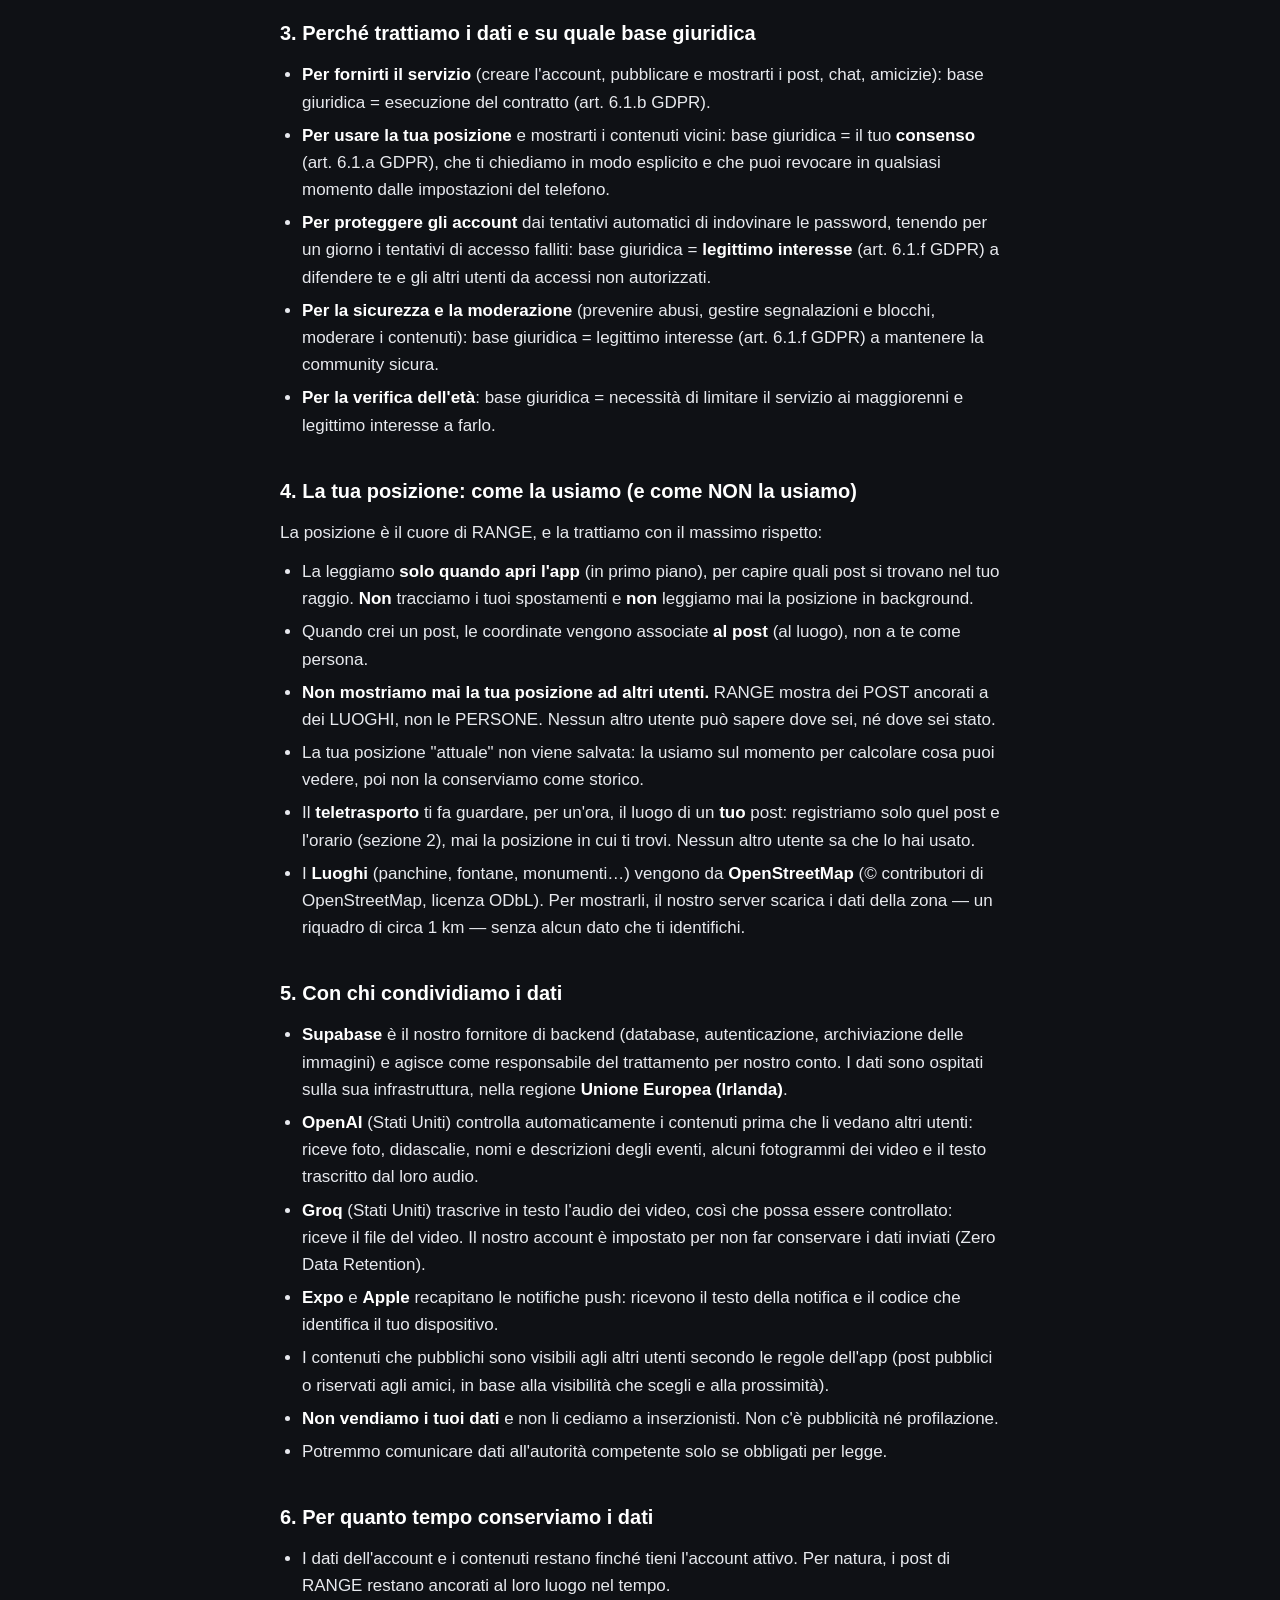
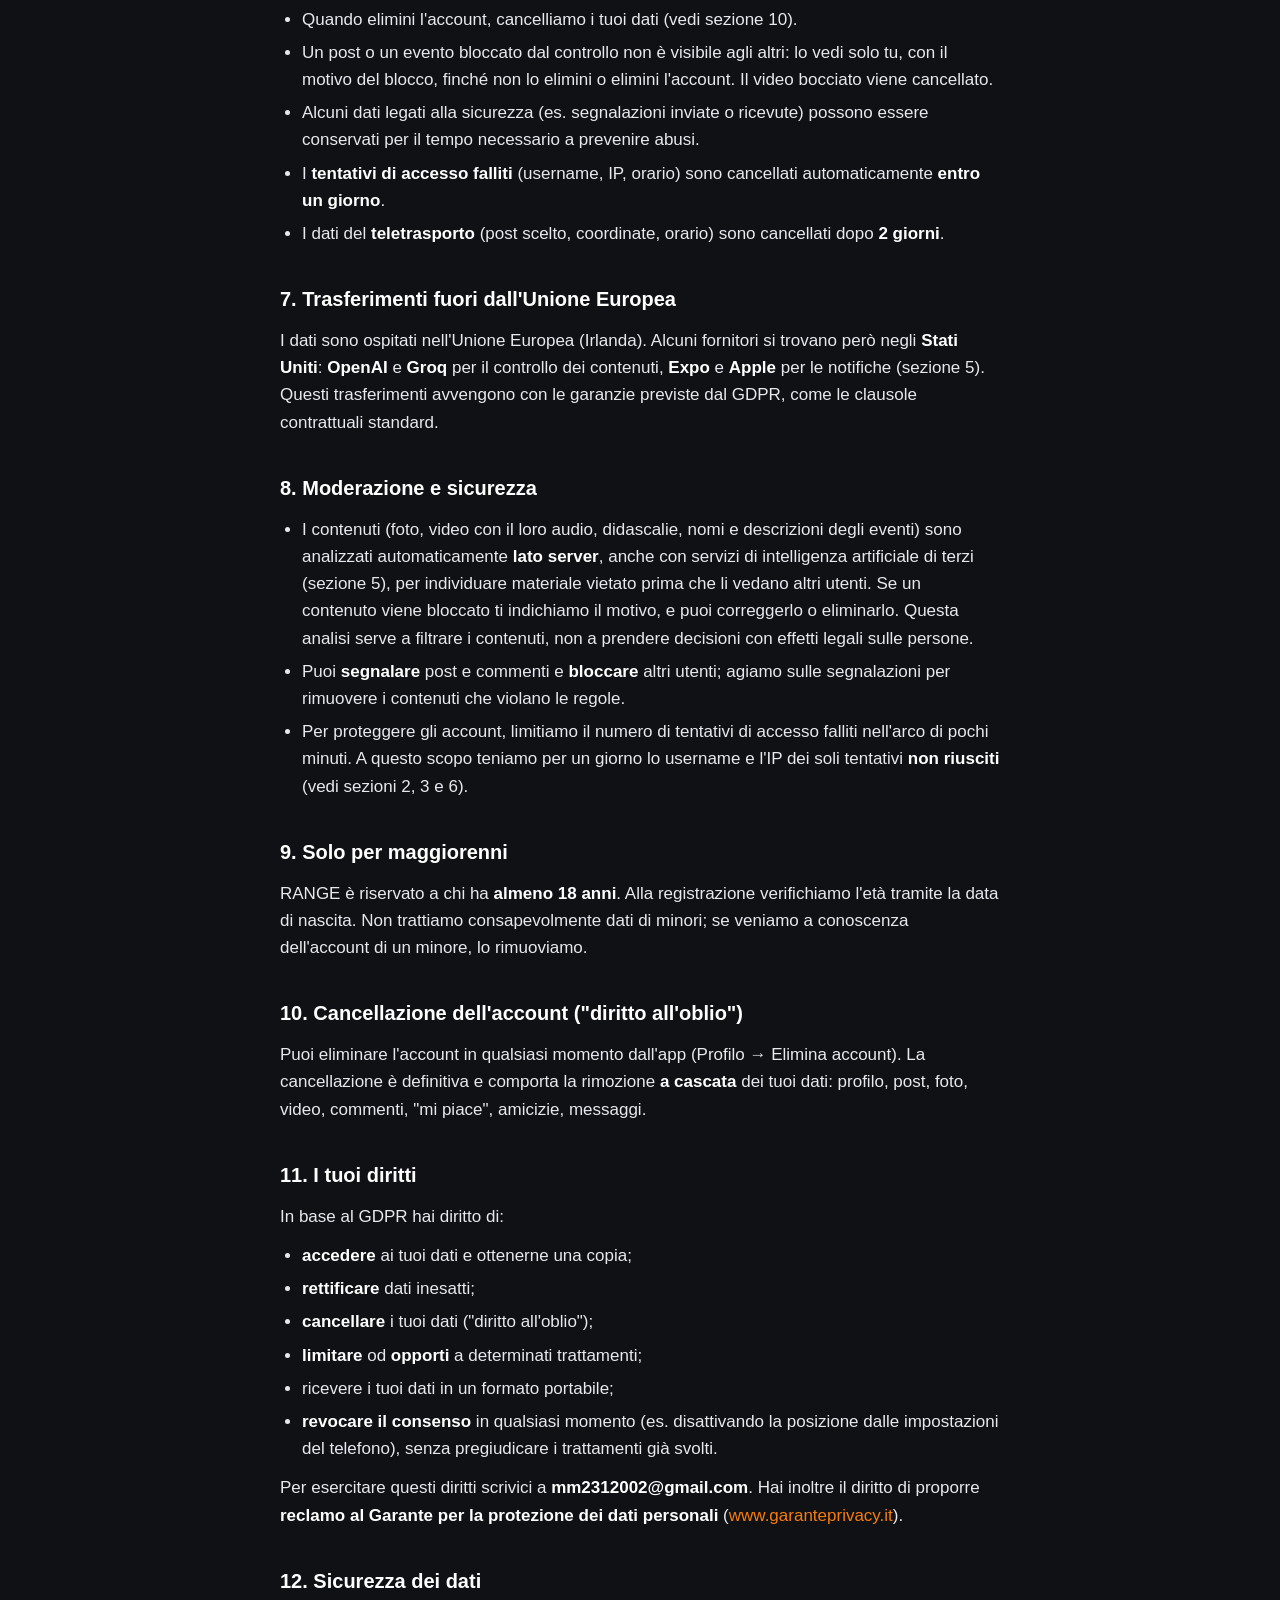
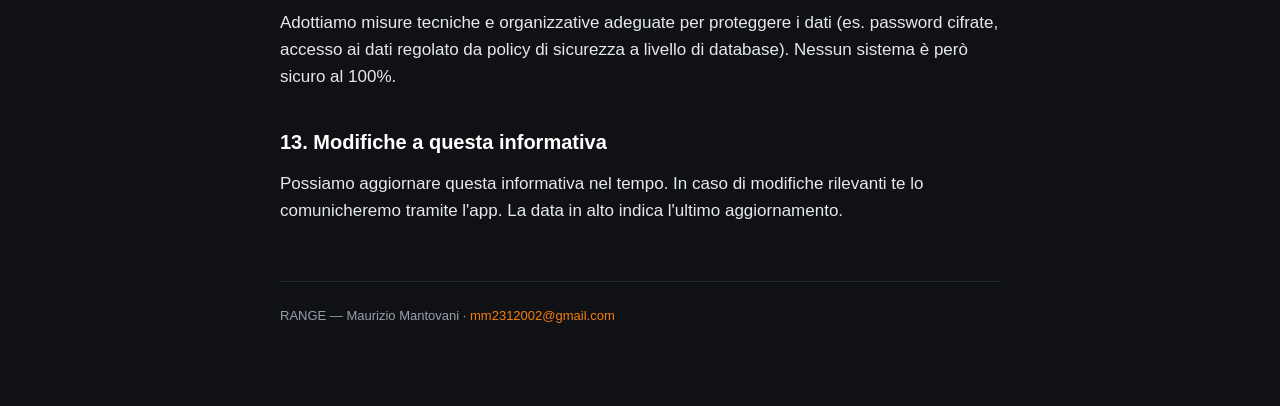
==== commit cd4c6a7f: "Privacy e Termini: video, audio, OpenAI, Groq, Expo e trasferimenti USA Co-Authored-By: Claude Opus " ====
--- a/privacy-policy.html
+++ b/privacy-policy.html
@@ -16,7 +16,7 @@
     <a class="back" href="index.html">← Tutti i documenti</a>
 
     <h1 class="title">Informativa sulla Privacy di RANGE</h1>
-    <p class="updated">Ultimo aggiornamento: 5 ottobre 2026</p>
+    <p class="updated">Ultimo aggiornamento: 6 novembre 2026</p>
 
     <p>RANGE è un social network basato sui luoghi: ogni post è ancorato alle coordinate del punto in cui è stato creato, e lo vedi solo se ti trovi fisicamente nei dintorni. Questa informativa spiega quali dati personali trattiamo, perché, e quali diritti hai. È scritta in linguaggio semplice, ma ha valore legale.</p>
 
@@ -42,7 +42,7 @@
     </ul>
     <p><strong>Contenuti che pubblichi</strong></p>
     <ul>
-      <li>Foto dei post ed eventuale didascalia.</li>
+      <li>Foto e video dei post e degli eventi, con il loro audio, ed eventuale didascalia.</li>
       <li>La posizione GPS del punto in cui crei un post (vedi sezione 4).</li>
       <li>Commenti, "mi piace", messaggi nelle chat.</li>
       <li>Relazioni sociali: richieste di amicizia, amicizie, utenti bloccati, segnalazioni inviate.</li>
@@ -80,6 +80,9 @@
     <h2>5. Con chi condividiamo i dati</h2>
     <ul>
       <li><strong>Supabase</strong> è il nostro fornitore di backend (database, autenticazione, archiviazione delle immagini) e agisce come responsabile del trattamento per nostro conto. I dati sono ospitati sulla sua infrastruttura, nella regione <strong>Unione Europea (Irlanda)</strong>.</li>
+      <li><strong>OpenAI</strong> (Stati Uniti) controlla automaticamente i contenuti prima che li vedano altri utenti: riceve foto, didascalie, nomi e descrizioni degli eventi, alcuni fotogrammi dei video e il testo trascritto dal loro audio.</li>
+      <li><strong>Groq</strong> (Stati Uniti) trascrive in testo l'audio dei video, così che possa essere controllato: riceve il file del video. Il nostro account è impostato per non far conservare i dati inviati (Zero Data Retention).</li>
+      <li><strong>Expo</strong> e <strong>Apple</strong> recapitano le notifiche push: ricevono il testo della notifica e il codice che identifica il tuo dispositivo.</li>
       <li>I contenuti che pubblichi sono visibili agli altri utenti secondo le regole dell'app (post pubblici o riservati agli amici, in base alla visibilità che scegli e alla prossimità).</li>
       <li><strong>Non vendiamo i tuoi dati</strong> e non li cediamo a inserzionisti. Non c'è pubblicità né profilazione.</li>
       <li>Potremmo comunicare dati all'autorità competente solo se obbligati per legge.</li>
@@ -89,17 +92,18 @@
     <ul>
       <li>I dati dell'account e i contenuti restano finché tieni l'account attivo. Per natura, i post di RANGE restano ancorati al loro luogo nel tempo.</li>
       <li>Quando elimini l'account, cancelliamo i tuoi dati (vedi sezione 10).</li>
+      <li>Un post o un evento bloccato dal controllo non è visibile agli altri: lo vedi solo tu, con il motivo del blocco, finché non lo elimini o elimini l'account. Il video bocciato viene cancellato.</li>
       <li>Alcuni dati legati alla sicurezza (es. segnalazioni inviate o ricevute) possono essere conservati per il tempo necessario a prevenire abusi.</li>
       <li>I <strong>tentativi di accesso falliti</strong> (username, IP, orario) sono cancellati automaticamente <strong>entro un giorno</strong>.</li>
       <li>I dati del <strong>teletrasporto</strong> (post scelto, coordinate, orario) sono cancellati dopo <strong>2 giorni</strong>.</li>
     </ul>
 
     <h2>7. Trasferimenti fuori dall'Unione Europea</h2>
-    <p>I dati sono ospitati nell'Unione Europea (Irlanda) e di norma <strong>non vengono trasferiti fuori dall'UE</strong>. Qualora un trasferimento extra-UE dovesse rendersi necessario, avverrebbe con le garanzie previste dal GDPR (es. clausole contrattuali standard).</p>
+    <p>I dati sono ospitati nell'Unione Europea (Irlanda). Alcuni fornitori si trovano però negli <strong>Stati Uniti</strong>: <strong>OpenAI</strong> e <strong>Groq</strong> per il controllo dei contenuti, <strong>Expo</strong> e <strong>Apple</strong> per le notifiche (sezione 5). Questi trasferimenti avvengono con le garanzie previste dal GDPR, come le clausole contrattuali standard.</p>
 
     <h2>8. Moderazione e sicurezza</h2>
     <ul>
-      <li>I contenuti possono essere analizzati automaticamente da sistemi di moderazione <strong>lato server</strong> per individuare materiale vietato, prima della pubblicazione. Questa analisi serve a filtrare i contenuti, non a prendere decisioni con effetti legali sulle persone.</li>
+      <li>I contenuti (foto, video con il loro audio, didascalie, nomi e descrizioni degli eventi) sono analizzati automaticamente <strong>lato server</strong>, anche con servizi di intelligenza artificiale di terzi (sezione 5), per individuare materiale vietato prima che li vedano altri utenti. Se un contenuto viene bloccato ti indichiamo il motivo, e puoi correggerlo o eliminarlo. Questa analisi serve a filtrare i contenuti, non a prendere decisioni con effetti legali sulle persone.</li>
       <li>Puoi <strong>segnalare</strong> post e commenti e <strong>bloccare</strong> altri utenti; agiamo sulle segnalazioni per rimuovere i contenuti che violano le regole.</li>
       <li>Per proteggere gli account, limitiamo il numero di tentativi di accesso falliti nell'arco di pochi minuti. A questo scopo teniamo per un giorno lo username e l'IP dei soli tentativi <strong>non riusciti</strong> (vedi sezioni 2, 3 e 6).</li>
     </ul>
@@ -108,7 +112,7 @@
     <p>RANGE è riservato a chi ha <strong>almeno 18 anni</strong>. Alla registrazione verifichiamo l'età tramite la data di nascita. Non trattiamo consapevolmente dati di minori; se veniamo a conoscenza dell'account di un minore, lo rimuoviamo.</p>
 
     <h2>10. Cancellazione dell'account ("diritto all'oblio")</h2>
-    <p>Puoi eliminare l'account in qualsiasi momento dall'app (Profilo → Elimina account). La cancellazione è definitiva e comporta la rimozione <strong>a cascata</strong> dei tuoi dati: profilo, post, foto, commenti, "mi piace", amicizie, messaggi.</p>
+    <p>Puoi eliminare l'account in qualsiasi momento dall'app (Profilo → Elimina account). La cancellazione è definitiva e comporta la rimozione <strong>a cascata</strong> dei tuoi dati: profilo, post, foto, video, commenti, "mi piace", amicizie, messaggi.</p>
 
     <h2>11. I tuoi diritti</h2>
     <p>In base al GDPR hai diritto di:</p>
